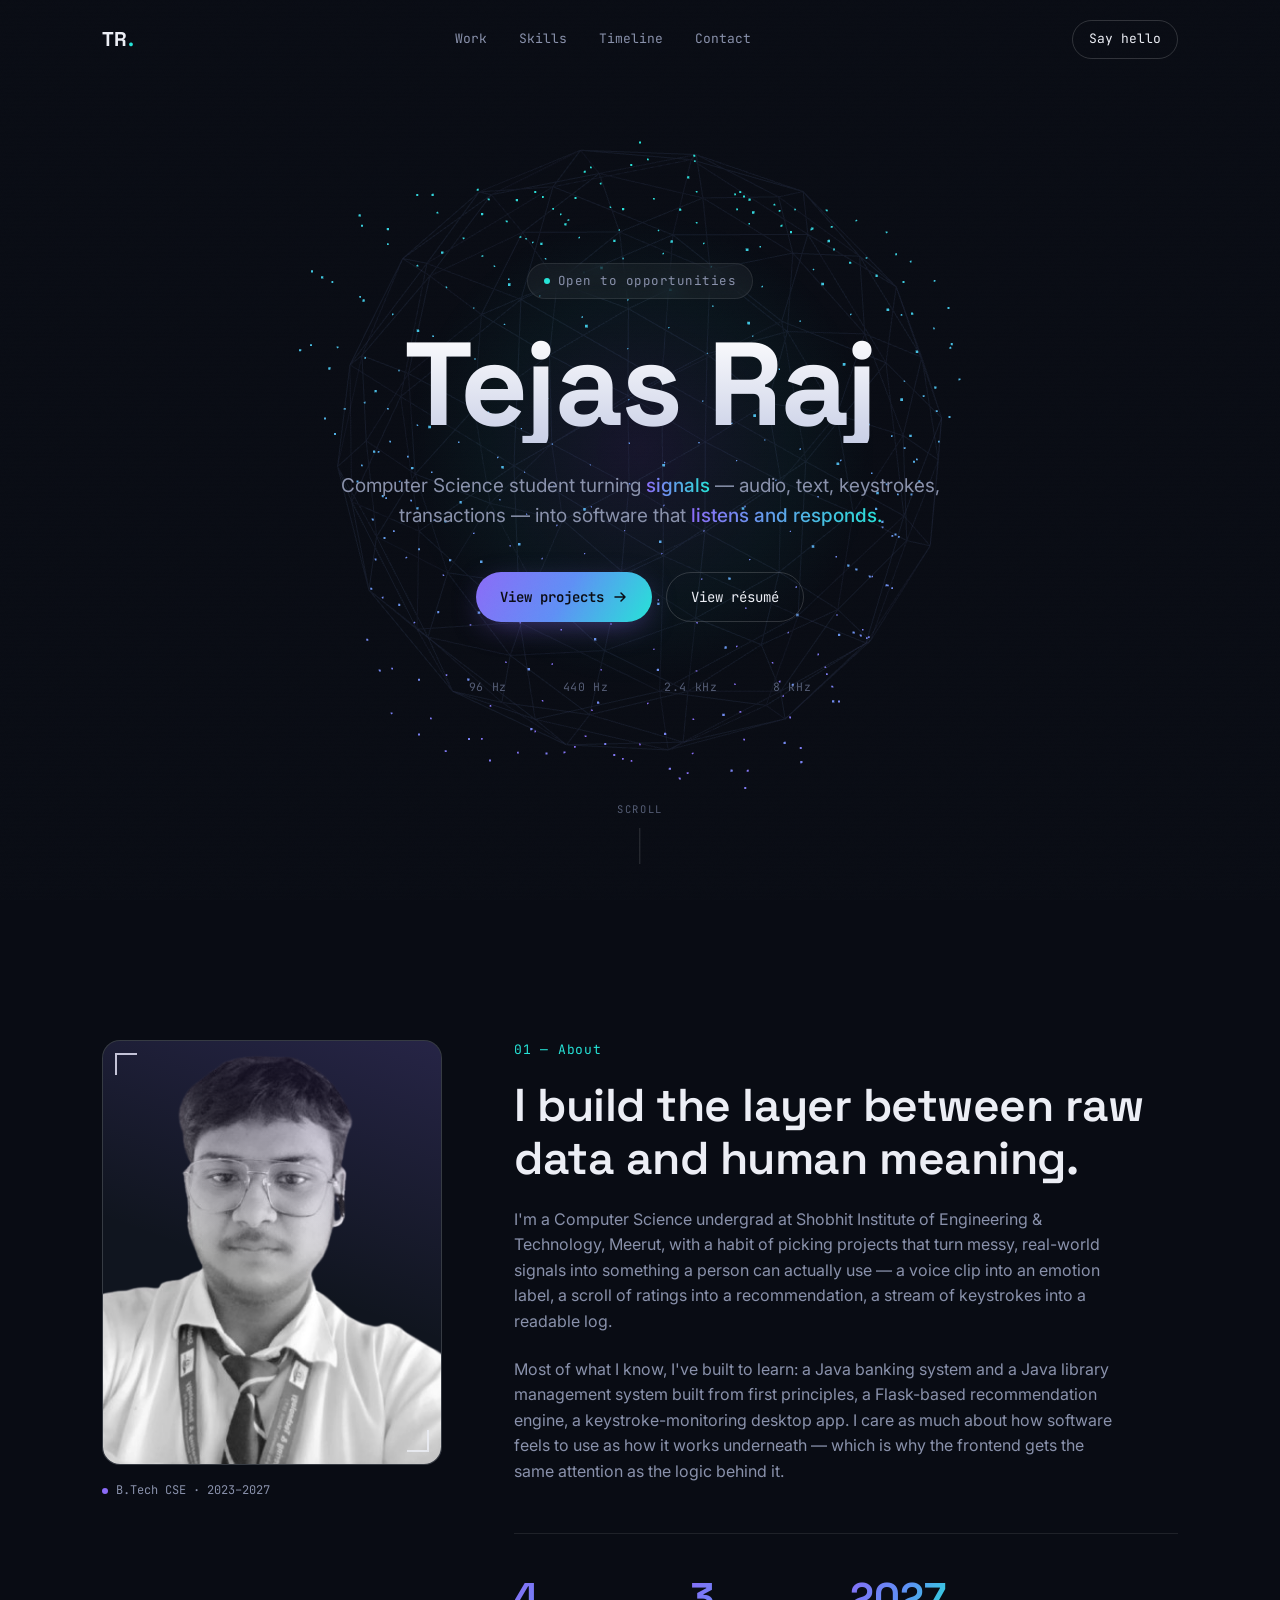
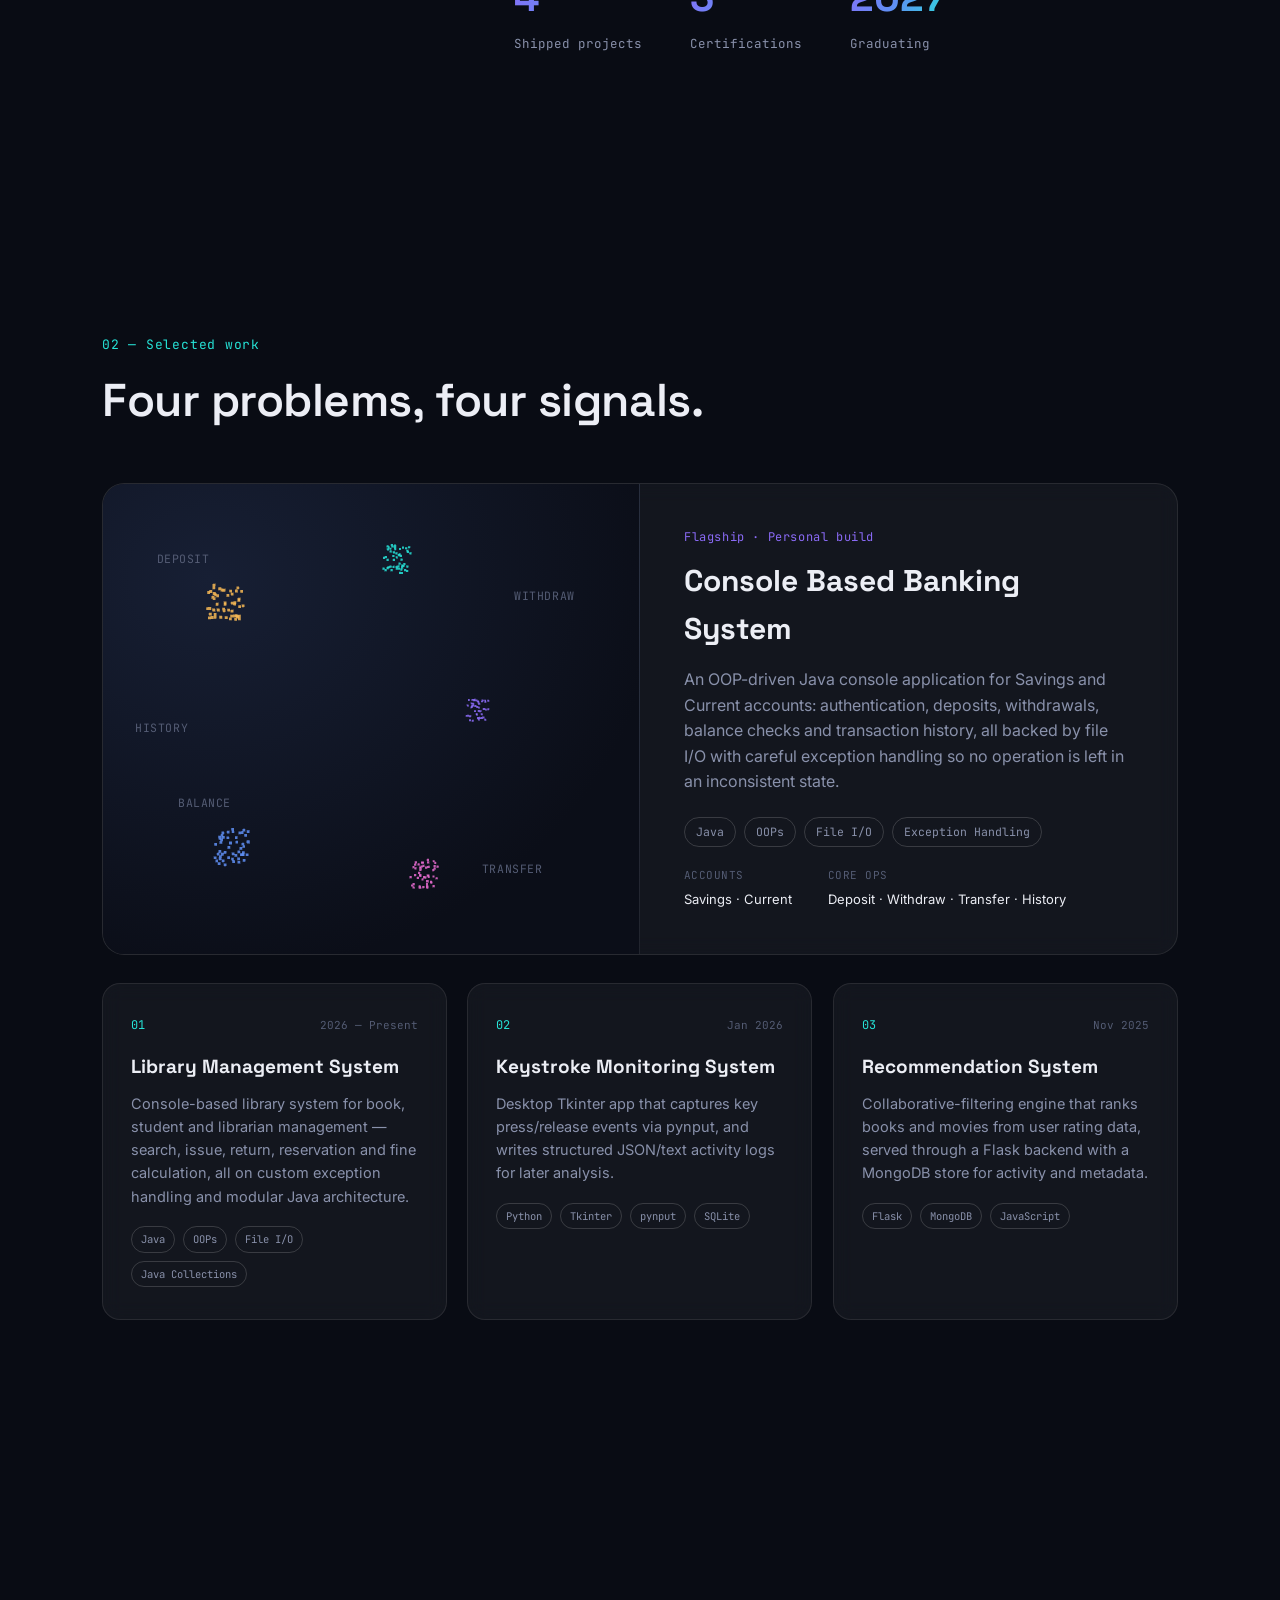
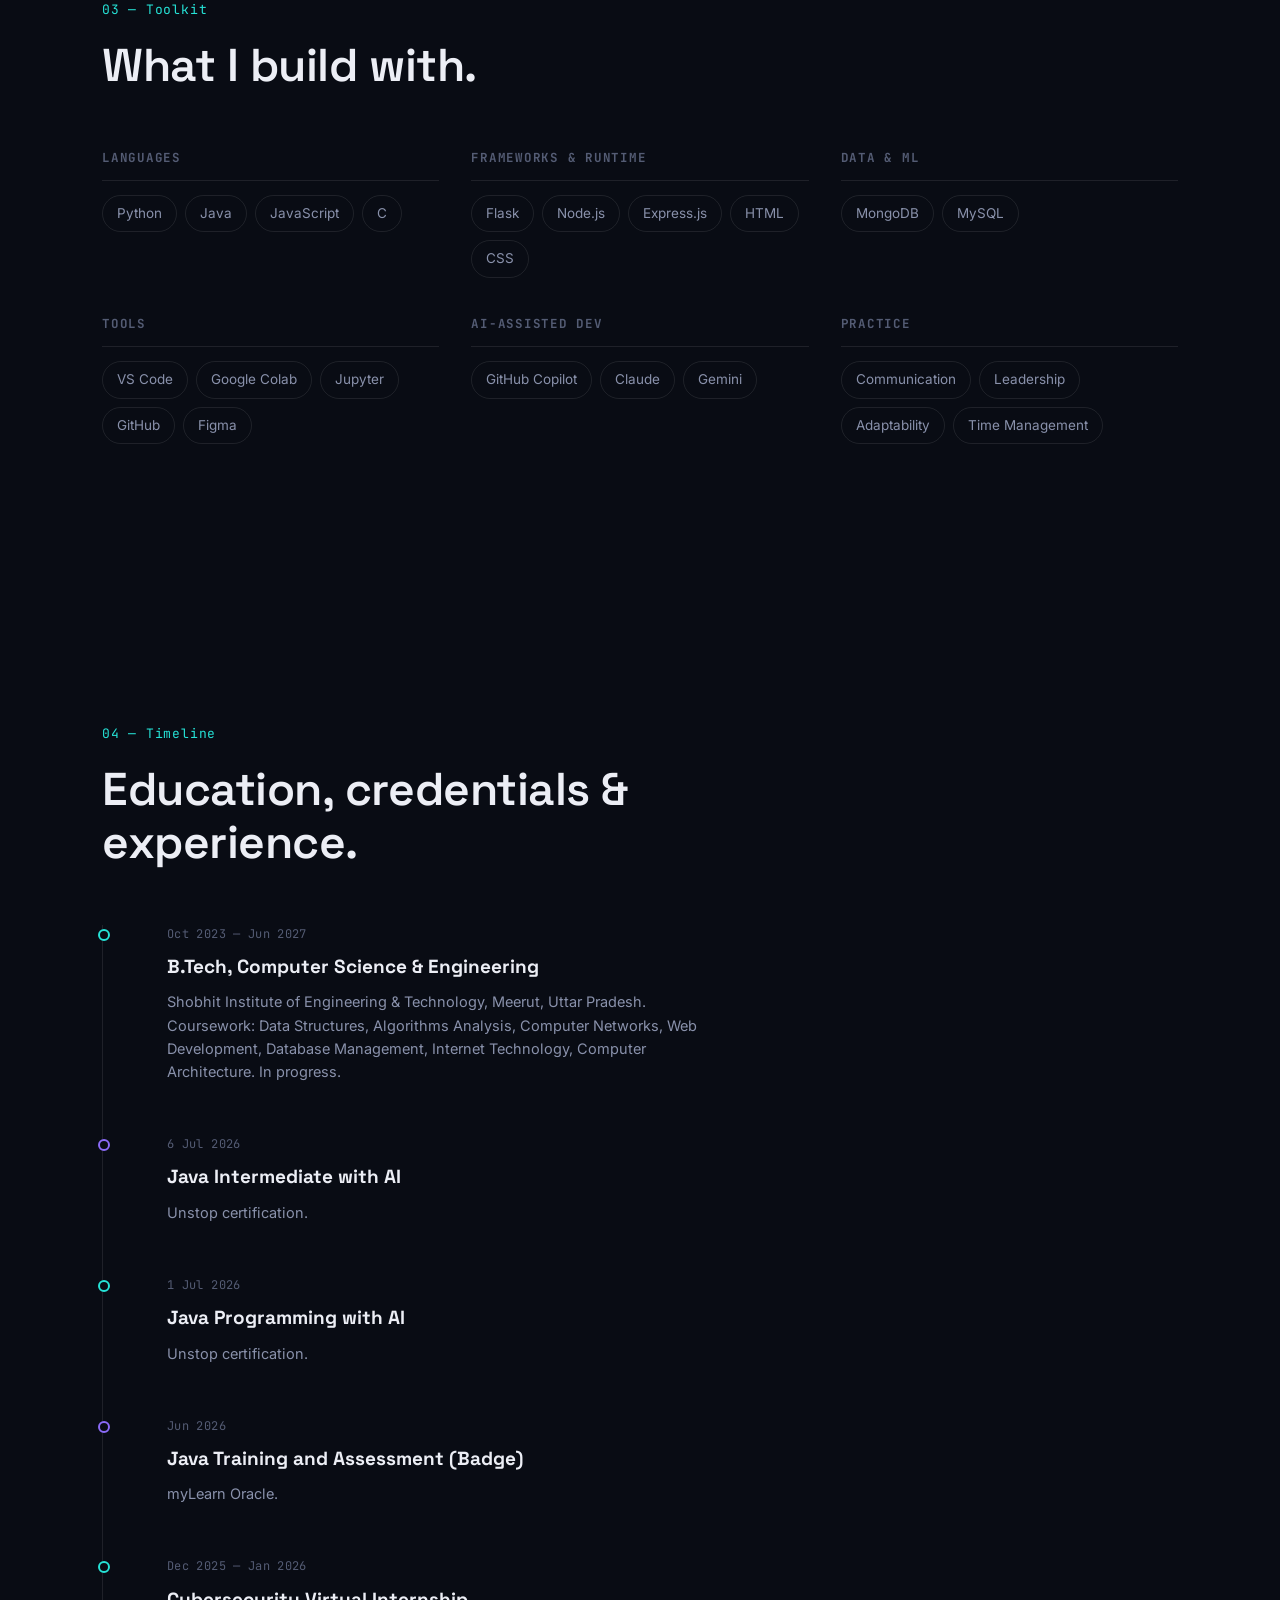
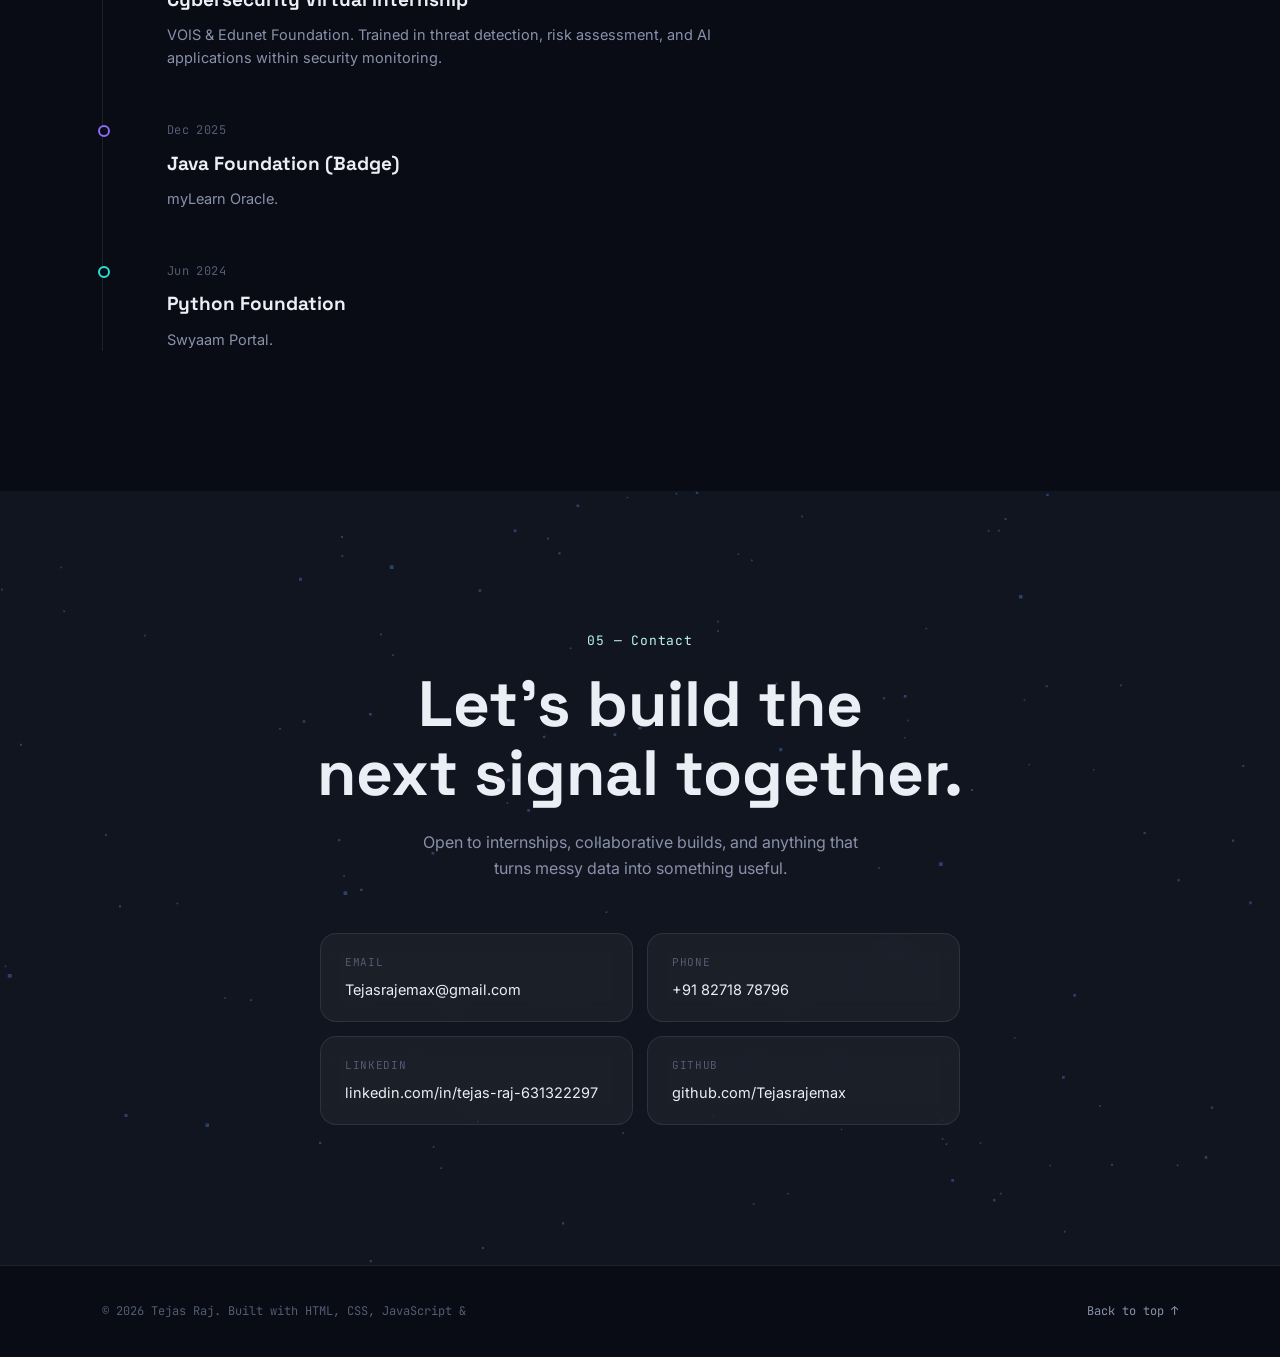
==== index.html @ e4cd524c "Add portfolio website" ====
<!DOCTYPE html>
<html lang="en">
<head>
<meta charset="UTF-8">
<meta name="viewport" content="width=device-width, initial-scale=1.0">
<title>Tejas Raj — Software & AI Developer</title>
<meta name="description" content="Portfolio of Tejas Raj — Computer Science student building software that turns raw data into human meaning, from a Java banking system to full-stack recommendation systems.">

<link rel="preconnect" href="https://fonts.googleapis.com">
<link rel="preconnect" href="https://fonts.gstatic.com" crossorigin>
<link href="https://fonts.googleapis.com/css2?family=Space+Grotesk:wght@400;500;600;700&family=Inter:wght@400;500;600&family=JetBrains+Mono:wght@400;500&display=swap" rel="stylesheet">

<link rel="stylesheet" href="style.css">
</head>
<body>

<!-- Custom cursor glow -->
<div class="cursor-glow" id="cursorGlow"></div>

<!-- Progress bar -->
<div class="scroll-progress" id="scrollProgress"></div>

<!-- Nav -->
<nav class="nav" id="nav">
  <div class="nav-inner">
    <a href="#top" class="nav-mark">TR<span class="nav-mark-dot">.</span></a>
    <ul class="nav-links">
      <li><a href="#work">Work</a></li>
      <li><a href="#skills">Skills</a></li>
      <li><a href="#timeline">Timeline</a></li>
      <li><a href="#contact">Contact</a></li>
    </ul>
    <a href="#contact" class="nav-cta">Say hello</a>
    <button class="nav-toggle" id="navToggle" aria-label="Toggle menu">
      <span></span><span></span><span></span>
    </button>
  </div>
</nav>

<!-- ============ HERO ============ -->
<header class="hero" id="top">
  <canvas id="waveCanvas" class="hero-canvas"></canvas>
  <div class="hero-scanline"></div>

  <div class="hero-content">
    <p class="hero-eyebrow"><span class="eyebrow-pulse"></span>Open to opportunities</p>
    <h1 class="hero-title">
      <span class="hero-title-line">Tejas Raj</span>
    </h1>
    <p class="hero-role">Computer Science student turning <span class="hl">signals</span> — audio, text, keystrokes, transactions — into software that <span class="hl">listens and responds.</span></p>

    <div class="hero-actions">
      <a href="#work" class="btn btn-primary">
        <span>View projects</span>
        <svg width="16" height="16" viewBox="0 0 16 16" fill="none"><path d="M3 8h10M9 4l4 4-4 4" stroke="currentColor" stroke-width="1.5" stroke-linecap="round" stroke-linejoin="round"/></svg>
      </a>
      <a href="resume.html" class="btn btn-ghost">
        <span>View résumé</span>
      </a>
    </div>

    <div class="hero-freq-labels">
      <span>96 Hz</span><span>440 Hz</span><span>2.4 kHz</span><span>8 kHz</span>
    </div>
  </div>

  <div class="hero-scroll-cue">
    <span>scroll</span>
    <div class="scroll-line"><i></i></div>
  </div>
</header>

<main>

<!-- ============ ABOUT ============ -->
<section class="section about" id="about">
  <div class="container about-grid">
    <div class="about-portrait">
      <div class="portrait-frame">
        <img src="portrait.png" alt="Portrait of Tejas Raj" class="portrait-img">
        <div class="portrait-corner tl"></div>
        <div class="portrait-corner br"></div>
      </div>
      <div class="portrait-tag">
        <span class="tag-dot"></span> B.Tech CSE · 2023–2027
      </div>
    </div>

    <div class="about-copy">
      <p class="section-eyebrow">01 — About</p>
      <h2 class="section-title">I build the layer between raw data and human meaning.</h2>
      <p class="about-text">
        I'm a Computer Science undergrad at Shobhit Institute of Engineering &amp; Technology, Meerut, with a habit of picking projects that turn messy, real-world signals into something a person can actually use — a voice clip into an emotion label, a scroll of ratings into a recommendation, a stream of keystrokes into a readable log.
      </p>
      <p class="about-text">
        Most of what I know, I've built to learn: a Java banking system and a Java library management system built from first principles, a Flask-based recommendation engine, a keystroke-monitoring desktop app. I care as much about how software feels to use as how it works underneath — which is why the frontend gets the same attention as the logic behind it.
      </p>

      <div class="about-stats">
        <div class="stat">
          <span class="stat-num" data-count="4">0</span>
          <span class="stat-label">Shipped projects</span>
        </div>
        <div class="stat">
          <span class="stat-num" data-count="3">0</span>
          <span class="stat-label">Certifications</span>
        </div>
        <div class="stat">
          <span class="stat-num" data-count="2027">0</span>
          <span class="stat-label">Graduating</span>
        </div>
      </div>
    </div>
  </div>
</section>

<!-- ============ WORK ============ -->
<section class="section work" id="work">
  <div class="container">
    <p class="section-eyebrow">02 — Selected work</p>
    <h2 class="section-title">Four problems, four signals.</h2>
  </div>

  <div class="work-list container">

    <!-- Featured project -->
    <article class="work-featured">
      <div class="work-featured-visual">
        <canvas id="featuredCanvas" class="featured-canvas"></canvas>
        <div class="featured-labels">
          <span style="--i:0">deposit</span>
          <span style="--i:1">withdraw</span>
          <span style="--i:2">balance</span>
          <span style="--i:3">transfer</span>
          <span style="--i:4">history</span>
        </div>
      </div>
      <div class="work-featured-copy">
        <span class="work-kicker">Flagship · Personal build</span>
        <h3><a href="https://github.com/Tejasrajemax/Java-Banking-System.git">Console Based Banking System</a> </h3>
        <p>An OOP-driven Java console application for Savings and Current accounts: authentication, deposits, withdrawals, balance checks and transaction history, all backed by file I/O with careful exception handling so no operation is left in an inconsistent state.</p>
        <ul class="work-stack">
          <li>Java</li><li>OOPs</li><li>File I/O</li><li>Exception Handling</li>
        </ul>
        <div class="work-meta">
          <div><span>Accounts</span>Savings · Current</div>
          <div><span>Core ops</span>Deposit · Withdraw · Transfer · History</div>
        </div>
      </div>
    </article>

    <!-- Grid of remaining projects -->
    <div class="work-grid">

      <article class="work-card" data-tilt>
        <div class="work-card-top">
          <span class="work-card-index">01</span>
          <span class="work-card-date">2026 — Present</span>
        </div>
        <h3>Library Management System</h3>
        <p>Console-based library system for book, student and librarian management — search, issue, return, reservation and fine calculation, all on custom exception handling and modular Java architecture.</p>
        <ul class="work-stack">
          <li>Java</li><li>OOPs</li><li>File I/O</li><li>Java Collections</li>
        </ul>
      </article>

      <article class="work-card" data-tilt>
        <div class="work-card-top">
          <span class="work-card-index">02</span>
          <span class="work-card-date">Jan 2026</span>
        </div>
        <h3>Keystroke Monitoring System</h3>
        <p>Desktop Tkinter app that captures key press/release events via pynput, and writes structured JSON/text activity logs for later analysis.</p>
        <ul class="work-stack">
          <li>Python</li><li>Tkinter</li><li>pynput</li><li>SQLite</li>
        </ul>
      </article>

      <article class="work-card" data-tilt>
        <div class="work-card-top">
          <span class="work-card-index">03</span>
          <span class="work-card-date">Nov 2025</span>
        </div>
        <h3><a href="https://github.com/Tejasrajemax/Recommendation-System.git">Recommendation System</a></h3>
        <p>Collaborative-filtering engine that ranks books and movies from user rating data, served through a Flask backend with a MongoDB store for activity and metadata.</p>
        <ul class="work-stack">
          <li>Flask</li><li>MongoDB</li><li>JavaScript</li>
        </ul>
      </article>

    </div>
  </div>
</section>

<!-- ============ SKILLS ============ -->
<section class="section skills" id="skills">
  <div class="container">
    <p class="section-eyebrow">03 — Toolkit</p>
    <h2 class="section-title">What I build with.</h2>

    <div class="skills-grid">
      <div class="skill-group">
        <h3>Languages</h3>
        <div class="skill-pills">
          <span>Python</span><span>Java</span><span>JavaScript</span><span>C</span>
        </div>
      </div>
      <div class="skill-group">
        <h3>Frameworks &amp; runtime</h3>
        <div class="skill-pills">
          <span>Flask</span><span>Node.js</span><span>Express.js</span><span>HTML</span><span>CSS</span>
        </div>
      </div>
      <div class="skill-group">
        <h3>Data &amp; ML</h3>
        <div class="skill-pills">
          <span>MongoDB</span><span>MySQL</span>
        </div>
      </div>
      <div class="skill-group">
        <h3>Tools</h3>
        <div class="skill-pills">
          <span>VS Code</span><span>Google Colab</span><span>Jupyter</span><span>GitHub</span><span>Figma</span>
        </div>
      </div>
      <div class="skill-group">
        <h3>AI-assisted dev</h3>
        <div class="skill-pills">
          <span>GitHub Copilot</span><span>Claude</span><span>Gemini</span>
        </div>
      </div>
      <div class="skill-group">
        <h3>Practice</h3>
        <div class="skill-pills">
          <span>Communication</span><span>Leadership</span><span>Adaptability</span><span>Time Management</span>
        </div>
      </div>
    </div>
  </div>
</section>

<!-- ============ TIMELINE ============ -->
<section class="section timeline" id="timeline">
  <div class="container">
    <p class="section-eyebrow">04 — Timeline</p>
    <h2 class="section-title">Education, credentials &amp; experience.</h2>

    <div class="timeline-track">

      <div class="tl-item">
        <div class="tl-dot"></div>
        <div class="tl-date">Oct 2023 — Jun 2027</div>
        <div class="tl-body">
          <h3>B.Tech, Computer Science &amp; Engineering</h3>
          <p>Shobhit Institute of Engineering &amp; Technology, Meerut, Uttar Pradesh. Coursework: Data Structures, Algorithms Analysis, Computer Networks, Web Development, Database Management, Internet Technology, Computer Architecture. In progress.</p>
        </div>
      </div>

      <div class="tl-item">
        <div class="tl-dot"></div>
        <div class="tl-date">6 Jul 2026</div>
        <div class="tl-body">
          <h3><a href="inter.png">Java Intermediate with AI</a></h3>
          <p>Unstop certification.</p>
        </div>
      </div>

      <div class="tl-item">
        <div class="tl-dot"></div>
        <div class="tl-date">1 Jul 2026</div>
        <div class="tl-body">
          <h3><a href="Basic.jpg">Java Programming with AI</a></h3>
          <p>Unstop certification.</p>
        </div>
      </div>

      <div class="tl-item">
        <div class="tl-dot"></div>
        <div class="tl-date">Jun 2026</div>
        <div class="tl-body">
          <h3><a href="Oracle F.png">Java Training and Assessment (Badge)</a></h3>
          <p>myLearn Oracle.</p>
        </div>
      </div>

      <div class="tl-item">
        <div class="tl-dot"></div>
        <div class="tl-date">Dec 2025 — Jan 2026</div>
        <div class="tl-body">
          <h3>Cybersecurity Virtual Internship</h3>
          <p>VOIS &amp; Edunet Foundation. Trained in threat detection, risk assessment, and AI applications within security monitoring.</p>
        </div>
      </div>

      <div class="tl-item">
        <div class="tl-dot"></div>
        <div class="tl-date">Dec 2025</div>
        <div class="tl-body">
          <h3><a href="Oracle P.png">Java Foundation (Badge)</a></h3>
          <p>myLearn Oracle.</p>
        </div>
      </div>

      <div class="tl-item">
        <div class="tl-dot"></div>
        <div class="tl-date">Jun 2024</div>
        <div class="tl-body">
          <h3><a href="Swyam.png"></a>Python Foundation</h3>
          <p>Swyaam Portal.</p>
        </div>
      </div>

    </div>
  </div>
</section>

<!-- ============ CONTACT ============ -->
<section class="section contact" id="contact">
  <canvas id="contactCanvas" class="contact-canvas"></canvas>
  <div class="container contact-inner">
    <p class="section-eyebrow light">05 — Contact</p>
    <h2 class="contact-title">Let's build the<br>next signal together.</h2>
    <p class="contact-sub">Open to internships, collaborative builds, and anything that turns messy data into something useful.</p>

    <div class="contact-links">
      <a href="mailto:Tejasrajemax@gmail.com" class="contact-link">
        <span class="contact-link-label">Email</span>
        <span class="contact-link-value">Tejasrajemax@gmail.com</span>
      </a>
      <a href="tel:+918271878796" class="contact-link">
        <span class="contact-link-label">Phone</span>
        <span class="contact-link-value">+91 82718 78796</span>
      </a>
      <a href="https://www.linkedin.com/in/tejas-raj-631322297" class="contact-link" id="">
        <span class="contact-link-label">LinkedIn</span>
        <span class="contact-link-value">linkedin.com/in/tejas-raj-631322297</span>
      </a>
      <a href="https://github.com/Tejasrajemax" class="contact-link" id="githubLink">
        <span class="contact-link-label">GitHub</span>
        <span class="contact-link-value">github.com/Tejasrajemax</span>
      </a>
    </div>
  </div>
</section>

</main>

<footer class="footer">
  <div class="container footer-inner">
    <span>© 2026 Tejas Raj. Built with HTML, CSS, JavaScript &amp;</span>
    <a href="#top" class="footer-top">Back to top ↑</a>
  </div>
</footer>

<script src="three.min.js"></script>
<script src="script.js"></script>
</body>
</html>
---- style.css ----
/* ============================================================
   Tejas Raj — Portfolio
   Design tokens
   ============================================================ */
:root {
  --bg: #090c14;
  --bg-elevated: #10151f;
  --bg-glass: rgba(255, 255, 255, 0.045);
  --border: rgba(255, 255, 255, 0.09);
  --border-strong: rgba(255, 255, 255, 0.16);

  --text: #eceef5;
  --text-muted: #8991ab;
  --text-faint: #545c74;

  --violet: #8b6bf7;
  --violet-dim: #6b52c4;
  --cyan: #26e3d7;
  --amber: #f7b955;

  --grad-signal: linear-gradient(120deg, var(--violet) 0%, #5f8ff5 50%, var(--cyan) 100%);

  --font-display: 'Space Grotesk', sans-serif;
  --font-body: 'Inter', sans-serif;
  --font-mono: 'JetBrains Mono', monospace;

  --container: 1140px;
  --ease: cubic-bezier(0.16, 1, 0.3, 1);
}

* { margin: 0; padding: 0; box-sizing: border-box; }

html { scroll-behavior: smooth; }

@media (prefers-reduced-motion: reduce) {
  html { scroll-behavior: auto; }
  * { animation-duration: 0.001ms !important; animation-iteration-count: 1 !important; transition-duration: 0.001ms !important; }
}

body {
  background: var(--bg);
  color: var(--text);
  font-family: var(--font-body);
  font-size: 16px;
  line-height: 1.6;
  overflow-x: hidden;
  -webkit-font-smoothing: antialiased;
}

a { color: inherit; text-decoration: none; }
ul { list-style: none; }
img { max-width: 100%; display: block; }

::selection { background: var(--violet); color: #fff; }

:focus-visible {
  outline: 2px solid var(--cyan);
  outline-offset: 3px;
  border-radius: 4px;
}

.container {
  max-width: var(--container);
  margin: 0 auto;
  padding: 0 32px;
}

/* subtle grain texture over everything */
body::after {
  content: "";
  position: fixed;
  inset: 0;
  pointer-events: none;
  z-index: 200;
  opacity: 0.025;
  background-image: url("data:image/svg+xml,%3Csvg xmlns='http://www.w3.org/2000/svg' width='120' height='120'%3E%3Cfilter id='n'%3E%3CfeTurbulence type='fractalNoise' baseFrequency='0.9' numOctaves='2' stitchTiles='stitch'/%3E%3C/filter%3E%3Crect width='100%25' height='100%25' filter='url(%23n)'/%3E%3C/svg%3E");
  mix-blend-mode: overlay;
}

/* ============ cursor glow ============ */
.cursor-glow {
  position: fixed;
  top: 0; left: 0;
  width: 480px; height: 480px;
  border-radius: 50%;
  background: radial-gradient(circle, rgba(139,107,247,0.10) 0%, rgba(38,227,215,0.04) 45%, transparent 70%);
  transform: translate(-50%, -50%);
  pointer-events: none;
  z-index: 1;
  transition: opacity 0.3s var(--ease);
  will-change: transform;
}
@media (max-width: 860px) { .cursor-glow { display: none; } }

/* ============ scroll progress ============ */
.scroll-progress {
  position: fixed;
  top: 0; left: 0;
  height: 2px;
  width: 0%;
  background: var(--grad-signal);
  z-index: 1000;
}

/* ============================================================
   NAV
   ============================================================ */
.nav {
  position: fixed;
  top: 0; left: 0; right: 0;
  z-index: 500;
  padding: 20px 0;
  transition: padding 0.35s var(--ease), background 0.35s var(--ease), border-color 0.35s var(--ease);
  border-bottom: 1px solid transparent;
}
.nav.scrolled {
  padding: 12px 0;
  background: rgba(9, 12, 20, 0.75);
  backdrop-filter: blur(16px) saturate(140%);
  -webkit-backdrop-filter: blur(16px) saturate(140%);
  border-bottom: 1px solid var(--border);
}
.nav-inner {
  max-width: var(--container);
  margin: 0 auto;
  padding: 0 32px;
  display: flex;
  align-items: center;
  justify-content: space-between;
  gap: 24px;
}
.nav-mark {
  font-family: var(--font-display);
  font-weight: 700;
  font-size: 20px;
  letter-spacing: 0.02em;
}
.nav-mark-dot { color: var(--cyan); }
.nav-links {
  display: flex;
  gap: 32px;
  font-family: var(--font-mono);
  font-size: 13px;
  color: var(--text-muted);
}
.nav-links a { position: relative; padding: 4px 0; transition: color 0.25s; }
.nav-links a:hover { color: var(--text); }
.nav-links a::after {
  content: "";
  position: absolute;
  left: 0; bottom: 0;
  width: 0%; height: 1px;
  background: var(--cyan);
  transition: width 0.3s var(--ease);
}
.nav-links a:hover::after { width: 100%; }

.nav-cta {
  font-family: var(--font-mono);
  font-size: 13px;
  border: 1px solid var(--border-strong);
  padding: 8px 16px;
  border-radius: 100px;
  transition: border-color 0.25s, background 0.25s;
}
.nav-cta:hover { border-color: var(--cyan); background: rgba(38,227,215,0.08); }

.nav-toggle { display: none; flex-direction: column; gap: 5px; background: none; border: none; cursor: pointer; padding: 6px; }
.nav-toggle span { width: 22px; height: 1.5px; background: var(--text); display: block; }

@media (max-width: 720px) {
  .nav-links, .nav-cta { display: none; }
  .nav-toggle { display: flex; }
}

/* ============================================================
   HERO
   ============================================================ */
.hero {
  position: relative;
  min-height: 100vh;
  display: flex;
  align-items: center;
  justify-content: center;
  overflow: hidden;
  padding: 140px 24px 80px;
}

.hero-canvas {
  position: absolute;
  inset: 0;
  width: 100%;
  height: 100%;
  z-index: 0;
}

.hero-scanline {
  position: absolute;
  inset: 0;
  z-index: 1;
  background: repeating-linear-gradient(
    to bottom,
    transparent 0px,
    transparent 2px,
    rgba(255,255,255,0.012) 3px,
    transparent 4px
  );
  pointer-events: none;
}

.hero-content {
  position: relative;
  z-index: 2;
  max-width: 760px;
  text-align: center;
  margin: 0 auto;
}

.hero-eyebrow {
  display: inline-flex;
  align-items: center;
  gap: 8px;
  font-family: var(--font-mono);
  font-size: 12.5px;
  letter-spacing: 0.04em;
  color: var(--text-muted);
  border: 1px solid var(--border);
  background: var(--bg-glass);
  backdrop-filter: blur(8px);
  padding: 7px 16px;
  border-radius: 100px;
  margin-bottom: 28px;
}
.eyebrow-pulse {
  width: 6px; height: 6px;
  border-radius: 50%;
  background: var(--cyan);
  box-shadow: 0 0 0 0 rgba(38,227,215,0.6);
  animation: pulse 2.2s infinite;
}
@keyframes pulse {
  0% { box-shadow: 0 0 0 0 rgba(38,227,215,0.5); }
  70% { box-shadow: 0 0 0 8px rgba(38,227,215,0); }
  100% { box-shadow: 0 0 0 0 rgba(38,227,215,0); }
}

.hero-title {
  font-family: var(--font-display);
  font-weight: 700;
  font-size: clamp(56px, 10vw, 118px);
  line-height: 0.98;
  letter-spacing: -0.02em;
  margin-bottom: 28px;
}
.hero-title-line {
  display: inline-block;
  background: linear-gradient(180deg, #ffffff 0%, #c9cfe6 100%);
  -webkit-background-clip: text;
  background-clip: text;
  color: transparent;
  opacity: 0;
  transform: translateY(30px);
  animation: rise 1s var(--ease) 0.15s forwards;
}
@keyframes rise { to { opacity: 1; transform: translateY(0); } }

.hero-role {
  font-size: clamp(16px, 2vw, 19px);
  color: var(--text-muted);
  max-width: 620px;
  margin: 0 auto 40px;
  opacity: 0;
  animation: rise 1s var(--ease) 0.35s forwards;
}
.hero-role .hl {
  color: var(--text);
  font-weight: 500;
  background: linear-gradient(90deg, var(--violet), var(--cyan));
  -webkit-background-clip: text;
  background-clip: text;
  -webkit-text-fill-color: transparent;
}

.hero-actions {
  display: flex;
  gap: 14px;
  justify-content: center;
  flex-wrap: wrap;
  opacity: 0;
  animation: rise 1s var(--ease) 0.5s forwards;
  margin-bottom: 56px;
}

.btn {
  display: inline-flex;
  align-items: center;
  gap: 8px;
  font-family: var(--font-mono);
  font-size: 14px;
  padding: 13px 24px;
  border-radius: 100px;
  transition: transform 0.3s var(--ease), box-shadow 0.3s var(--ease), border-color 0.3s, background 0.3s;
}
.btn-primary {
  background: var(--grad-signal);
  color: #0a0c14;
  font-weight: 600;
  box-shadow: 0 8px 30px -8px rgba(139,107,247,0.5);
}
.btn-primary:hover { transform: translateY(-2px); box-shadow: 0 12px 34px -6px rgba(139,107,247,0.65); }
.btn-primary svg { transition: transform 0.3s var(--ease); }
.btn-primary:hover svg { transform: translateX(3px); }

.btn-ghost {
  border: 1px solid var(--border-strong);
  color: var(--text);
}
.btn-ghost:hover { border-color: var(--cyan); background: rgba(38,227,215,0.06); transform: translateY(-2px); }

.hero-freq-labels {
  display: flex;
  justify-content: center;
  gap: clamp(20px, 6vw, 56px);
  font-family: var(--font-mono);
  font-size: 11.5px;
  color: var(--text-faint);
  letter-spacing: 0.05em;
  opacity: 0;
  animation: rise 1s var(--ease) 0.65s forwards;
}

.hero-scroll-cue {
  position: absolute;
  bottom: 36px; left: 50%;
  transform: translateX(-50%);
  display: flex;
  flex-direction: column;
  align-items: center;
  gap: 10px;
  font-family: var(--font-mono);
  font-size: 10.5px;
  letter-spacing: 0.15em;
  color: var(--text-faint);
  text-transform: uppercase;
  z-index: 2;
}
.scroll-line { width: 1px; height: 36px; background: var(--border-strong); position: relative; overflow: hidden; }
.scroll-line i { position: absolute; top: -36px; left: 0; width: 100%; height: 36px; background: linear-gradient(var(--cyan), transparent); animation: scrollDrop 2s ease-in-out infinite; }
@keyframes scrollDrop { to { top: 36px; } }

/* ============================================================
   SHARED SECTION STYLES
   ============================================================ */
.section { padding: 140px 0; position: relative; }
@media (max-width: 720px) { .section { padding: 90px 0; } }

.section-eyebrow {
  font-family: var(--font-mono);
  font-size: 13px;
  color: var(--cyan);
  letter-spacing: 0.06em;
  margin-bottom: 18px;
}
.section-eyebrow.light { color: #baf5ef; }

.section-title {
  font-family: var(--font-display);
  font-weight: 600;
  font-size: clamp(30px, 4.2vw, 46px);
  line-height: 1.15;
  letter-spacing: -0.01em;
  max-width: 780px;
}

.reveal {
  opacity: 0;
  transform: translateY(36px);
  transition: opacity 0.9s var(--ease), transform 0.9s var(--ease);
}
.reveal.in-view { opacity: 1; transform: translateY(0); }

/* ============================================================
   ABOUT
   ============================================================ */
.about-grid {
  display: grid;
  grid-template-columns: 340px 1fr;
  gap: 72px;
  align-items: start;
}
@media (max-width: 860px) { .about-grid { grid-template-columns: 1fr; gap: 40px; } }

.about-portrait { position: sticky; top: 120px; }
@media (max-width: 860px) { .about-portrait { position: static; max-width: 260px; margin: 0 auto; } }

.portrait-frame {
  position: relative;
  aspect-ratio: 4 / 5;
  border-radius: 18px;
  overflow: hidden;
  border: 1px solid var(--border-strong);
  background: var(--bg-elevated);
}
.portrait-img {
  width: 100%; height: 100%;
  object-fit: cover;
  filter: grayscale(45%) contrast(1.05);
  transition: filter 0.5s var(--ease), transform 0.5s var(--ease);
}
.portrait-frame:hover .portrait-img { filter: grayscale(0%) contrast(1.05); transform: scale(1.03); }
.portrait-frame::after {
  content: "";
  position: absolute; inset: 0;
  background: linear-gradient(200deg, rgba(139,107,247,0.18), transparent 55%);
  pointer-events: none;
}
.portrait-corner { position: absolute; width: 22px; height: 22px; border-color: var(--cyan); opacity: 0.85; }
.portrait-corner.tl { top: 12px; left: 12px; border-top: 2px solid; border-left: 2px solid; }
.portrait-corner.br { bottom: 12px; right: 12px; border-bottom: 2px solid; border-right: 2px solid; }

.portrait-tag {
  display: flex; align-items: center; gap: 8px;
  font-family: var(--font-mono);
  font-size: 12px;
  color: var(--text-muted);
  margin-top: 16px;
}
.tag-dot { width: 6px; height: 6px; border-radius: 50%; background: var(--violet); }

.about-text { color: var(--text-muted); margin-top: 22px; max-width: 60ch; font-size: 16px; }
.about-copy .section-title { margin-bottom: 4px; }

.about-stats {
  display: flex; gap: 48px;
  margin-top: 48px;
  padding-top: 32px;
  border-top: 1px solid var(--border);
  flex-wrap: wrap;
}
.stat-num {
  display: block;
  font-family: var(--font-display);
  font-size: 40px;
  font-weight: 700;
  background: var(--grad-signal);
  -webkit-background-clip: text; background-clip: text; -webkit-text-fill-color: transparent;
}
.stat-label { font-family: var(--font-mono); font-size: 12.5px; color: var(--text-muted); }

/* ============================================================
   WORK
   ============================================================ */
.work-list { margin-top: 56px; }

.work-featured {
  display: grid;
  grid-template-columns: 1fr 1fr;
  gap: 0;
  border: 1px solid var(--border);
  border-radius: 22px;
  overflow: hidden;
  background: var(--bg-glass);
  backdrop-filter: blur(10px);
  margin-bottom: 28px;
}
@media (max-width: 860px) { .work-featured { grid-template-columns: 1fr; } }

.work-featured-visual {
  position: relative;
  min-height: 340px;
  background: radial-gradient(120% 120% at 20% 20%, #171f34 0%, #0b0e18 70%);
  border-right: 1px solid var(--border);
}
@media (max-width: 860px) { .work-featured-visual { border-right: none; border-bottom: 1px solid var(--border); min-height: 260px; } }
.featured-canvas { width: 100%; height: 100%; display: block; }
.featured-labels {
  position: absolute; inset: 0;
  pointer-events: none;
  font-family: var(--font-mono);
  font-size: 11.5px;
  color: var(--text-faint);
  text-transform: uppercase;
  letter-spacing: 0.05em;
}
.featured-labels span {
  position: absolute;
  animation: floatLabel 6s ease-in-out infinite;
  animation-delay: calc(var(--i) * 0.6s);
}
.featured-labels span:nth-child(1) { top: 14%; left: 10%; }
.featured-labels span:nth-child(2) { top: 22%; right: 12%; }
.featured-labels span:nth-child(3) { bottom: 30%; left: 14%; }
.featured-labels span:nth-child(4) { bottom: 16%; right: 18%; }
.featured-labels span:nth-child(5) { top: 50%; left: 6%; }
@keyframes floatLabel { 0%, 100% { transform: translateY(0); opacity: 0.55; } 50% { transform: translateY(-8px); opacity: 0.9; } }

.work-featured-copy { padding: 44px 44px; display: flex; flex-direction: column; justify-content: center; }
.work-kicker { font-family: var(--font-mono); font-size: 12px; color: var(--violet); letter-spacing: 0.05em; margin-bottom: 10px; }
.work-featured-copy h3 { font-family: var(--font-display); font-size: 30px; margin-bottom: 14px; }
.work-featured-copy p { color: var(--text-muted); margin-bottom: 22px; max-width: 46ch; }

.work-stack { display: flex; flex-wrap: wrap; gap: 8px; margin-bottom: 20px; }
.work-stack li {
  font-family: var(--font-mono);
  font-size: 11.5px;
  padding: 5px 11px;
  border: 1px solid var(--border-strong);
  border-radius: 100px;
  color: var(--text-muted);
}

.work-meta { display: flex; gap: 36px; flex-wrap: wrap; font-size: 13px; color: var(--text); }
.work-meta span { display: block; font-family: var(--font-mono); font-size: 11px; color: var(--text-faint); margin-bottom: 4px; text-transform: uppercase; letter-spacing: 0.04em; }

.work-grid {
  display: grid;
  grid-template-columns: repeat(3, 1fr);
  gap: 20px;
}
@media (max-width: 860px) { .work-grid { grid-template-columns: 1fr; } }

.work-card {
  border: 1px solid var(--border);
  border-radius: 18px;
  padding: 32px 28px;
  background: var(--bg-glass);
  backdrop-filter: blur(10px);
  transition: transform 0.4s var(--ease), border-color 0.4s var(--ease), background 0.4s var(--ease);
  transform-style: preserve-3d;
  will-change: transform;
}
.work-card:hover { border-color: var(--border-strong); background: rgba(255,255,255,0.065); }

.work-card-top { display: flex; justify-content: space-between; align-items: center; margin-bottom: 20px; }
.work-card-index { font-family: var(--font-mono); font-size: 12px; color: var(--cyan); }
.work-card-date { font-family: var(--font-mono); font-size: 11px; color: var(--text-faint); }
.work-card h3 { font-family: var(--font-display); font-size: 19px; margin-bottom: 12px; line-height: 1.3; }
.work-card p { color: var(--text-muted); font-size: 14.5px; margin-bottom: 18px; }
.work-card .work-stack { margin-bottom: 0; }
.work-card .work-stack li { font-size: 10.5px; padding: 4px 9px; }

/* ============================================================
   SKILLS
   ============================================================ */
.skills-grid {
  display: grid;
  grid-template-columns: repeat(3, 1fr);
  gap: 36px 32px;
  margin-top: 56px;
}
@media (max-width: 860px) { .skills-grid { grid-template-columns: repeat(2, 1fr); } }
@media (max-width: 560px) { .skills-grid { grid-template-columns: 1fr; } }

.skill-group h3 {
  font-family: var(--font-mono);
  font-size: 12.5px;
  color: var(--text-faint);
  text-transform: uppercase;
  letter-spacing: 0.06em;
  margin-bottom: 14px;
  padding-bottom: 12px;
  border-bottom: 1px solid var(--border);
}
.skill-pills { display: flex; flex-wrap: wrap; gap: 8px; }
.skill-pills span {
  font-size: 13.5px;
  padding: 7px 14px;
  border-radius: 100px;
  border: 1px solid var(--border);
  color: var(--text-muted);
  transition: border-color 0.25s, color 0.25s, transform 0.25s;
}
.skill-pills span:hover { border-color: var(--violet); color: var(--text); transform: translateY(-2px); }

/* ============================================================
   TIMELINE
   ============================================================ */
.timeline-track {
  position: relative;
  margin-top: 56px;
  padding-left: 32px;
  border-left: 1px solid var(--border);
}
.tl-item { position: relative; padding-bottom: 52px; padding-left: 32px; }
.tl-item:last-child { padding-bottom: 0; }
.tl-dot {
  position: absolute;
  left: -37.5px; top: 4px;
  width: 12px; height: 12px;
  border-radius: 50%;
  background: var(--bg);
  border: 2px solid var(--violet);
}
.tl-item:nth-child(odd) .tl-dot { border-color: var(--cyan); }
.tl-date { font-family: var(--font-mono); font-size: 12px; color: var(--text-faint); margin-bottom: 8px; letter-spacing: 0.03em; }
.tl-body h3 { font-family: var(--font-display); font-size: 19px; margin-bottom: 8px; }
.tl-body p { color: var(--text-muted); font-size: 14.5px; max-width: 62ch; }

/* ============================================================
   CONTACT
   ============================================================ */
.contact {
  position: relative;
  background: var(--bg-elevated);
  overflow: hidden;
  text-align: center;
}
.contact-canvas { position: absolute; inset: 0; width: 100%; height: 100%; opacity: 0.7; }
.contact-inner { position: relative; z-index: 2; }
.contact-title {
  font-family: var(--font-display);
  font-weight: 700;
  font-size: clamp(34px, 6vw, 64px);
  line-height: 1.08;
  margin-bottom: 22px;
}
.contact-sub { color: var(--text-muted); max-width: 46ch; margin: 0 auto 52px; font-size: 16px; }

.contact-links {
  display: grid;
  grid-template-columns: repeat(2, 1fr);
  gap: 14px;
  max-width: 640px;
  margin: 0 auto;
}
@media (max-width: 620px) { .contact-links { grid-template-columns: 1fr; } }

.contact-link {
  display: flex;
  flex-direction: column;
  align-items: flex-start;
  gap: 6px;
  padding: 20px 24px;
  border: 1px solid var(--border);
  border-radius: 16px;
  background: var(--bg-glass);
  backdrop-filter: blur(10px);
  text-align: left;
  transition: border-color 0.3s, transform 0.3s var(--ease), background 0.3s;
}
.contact-link:hover { border-color: var(--cyan); transform: translateY(-3px); background: rgba(38,227,215,0.06); }
.contact-link-label { font-family: var(--font-mono); font-size: 11px; color: var(--text-faint); text-transform: uppercase; letter-spacing: 0.06em; }
.contact-link-value { font-size: 14.5px; color: var(--text); word-break: break-word; }

/* ============================================================
   FOOTER
   ============================================================ */
.footer { padding: 36px 0; border-top: 1px solid var(--border); }
.footer-inner {
  display: flex; justify-content: space-between; align-items: center; flex-wrap: wrap; gap: 12px;
  font-family: var(--font-mono);
  font-size: 12px;
  color: var(--text-faint);
}
.footer-top { color: var(--text-muted); transition: color 0.25s; }
.footer-top:hover { color: var(--cyan); }
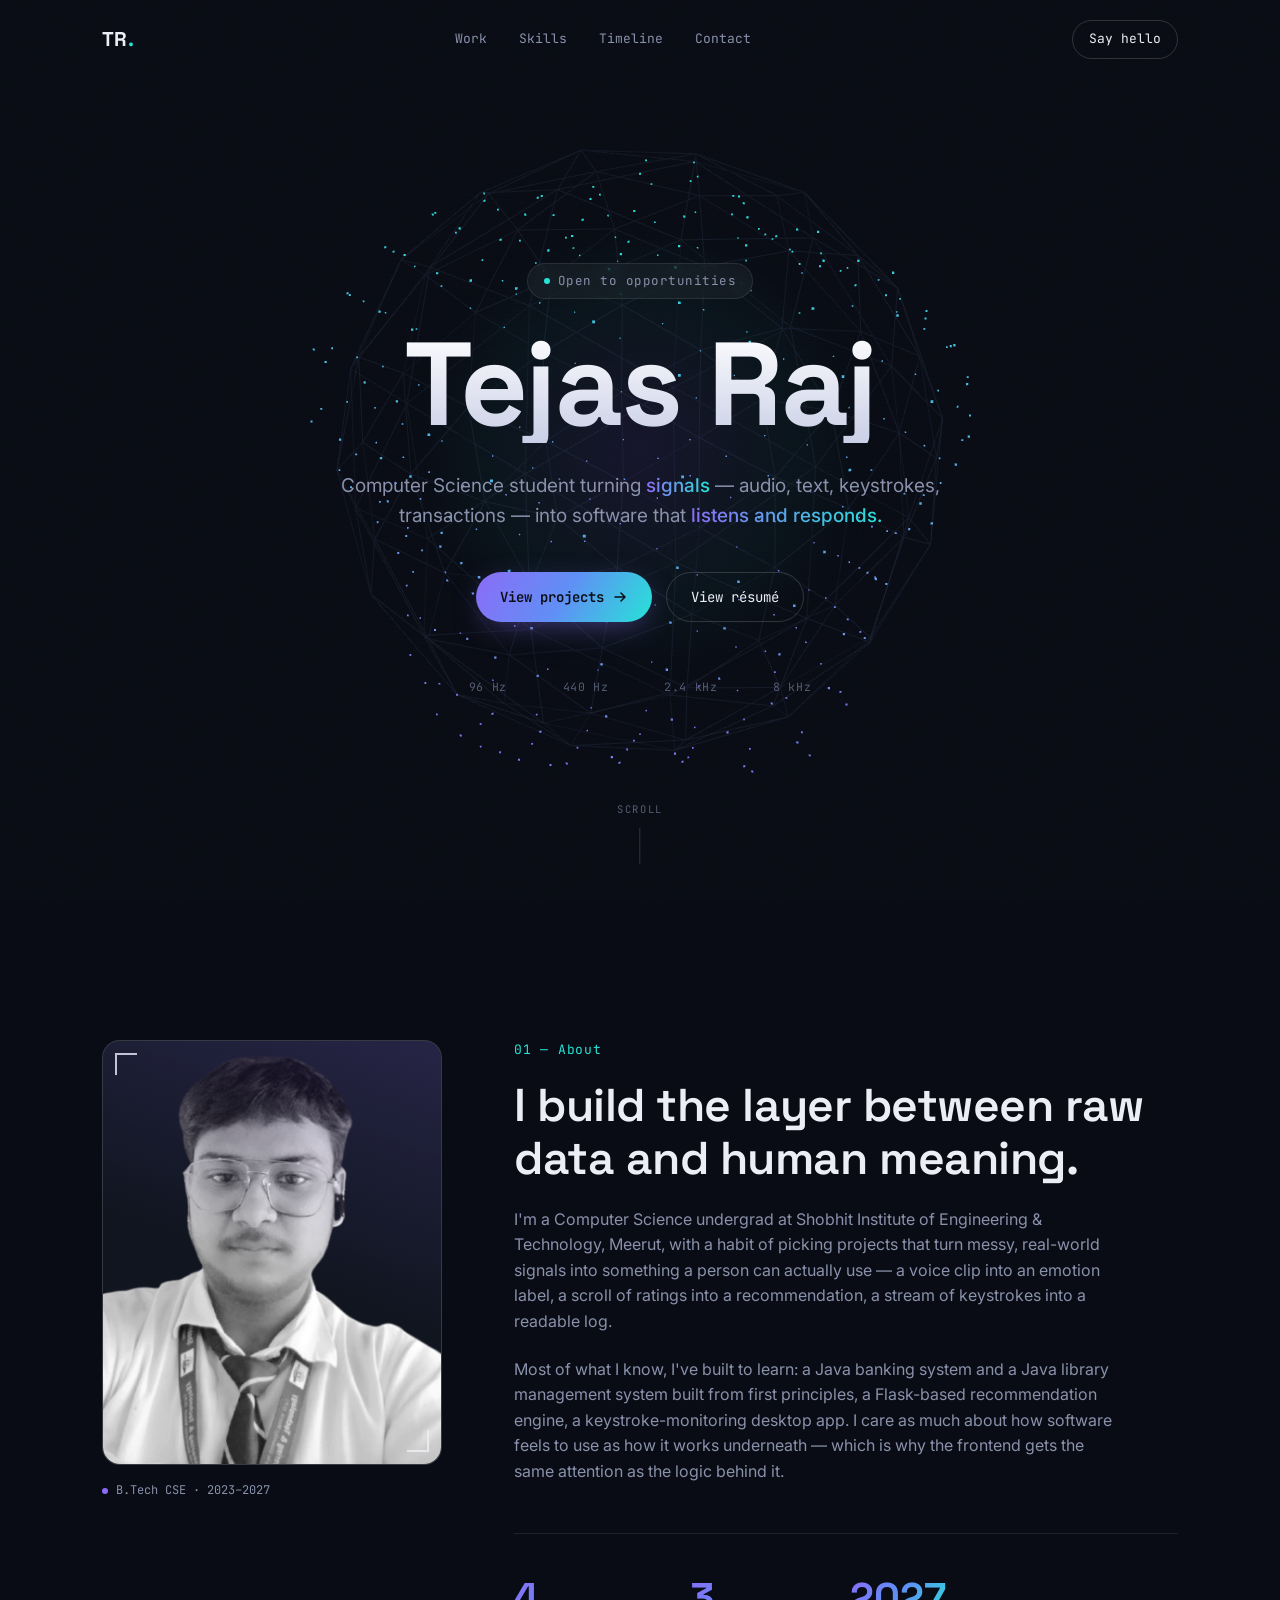
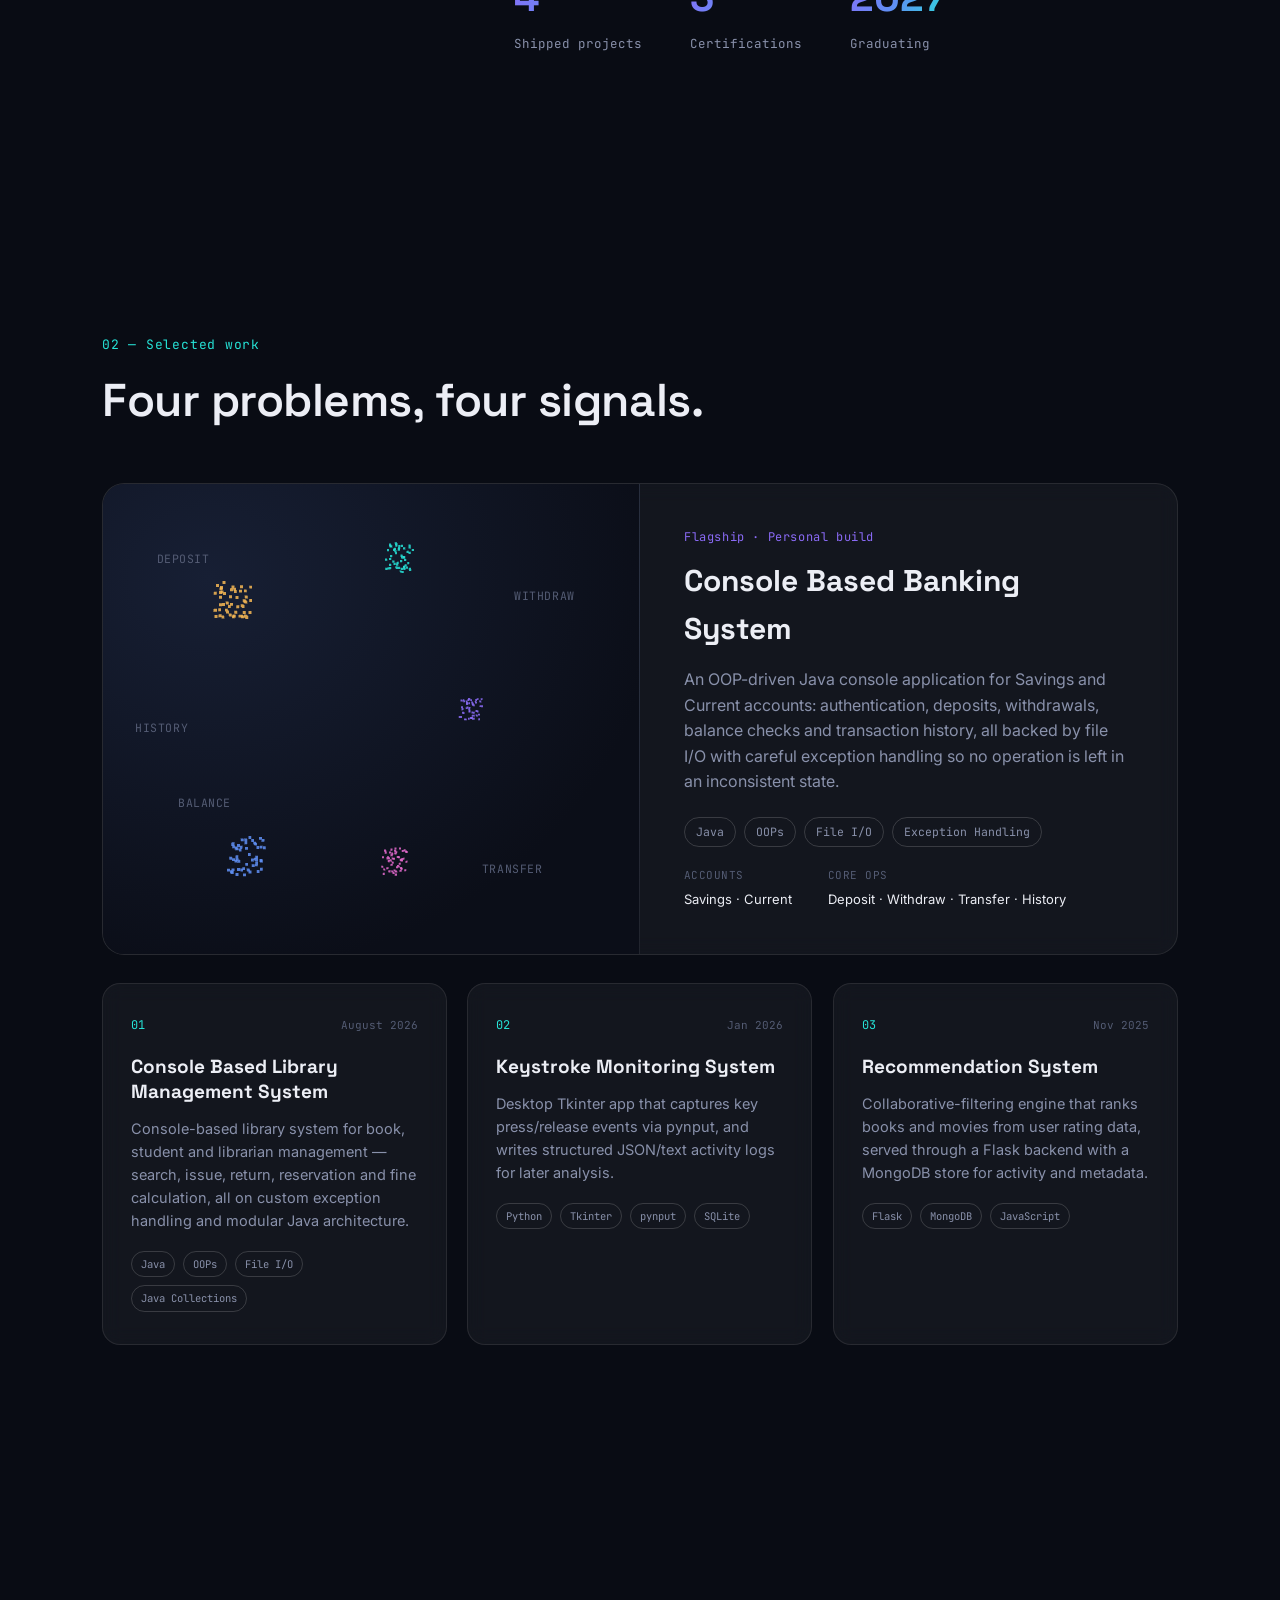
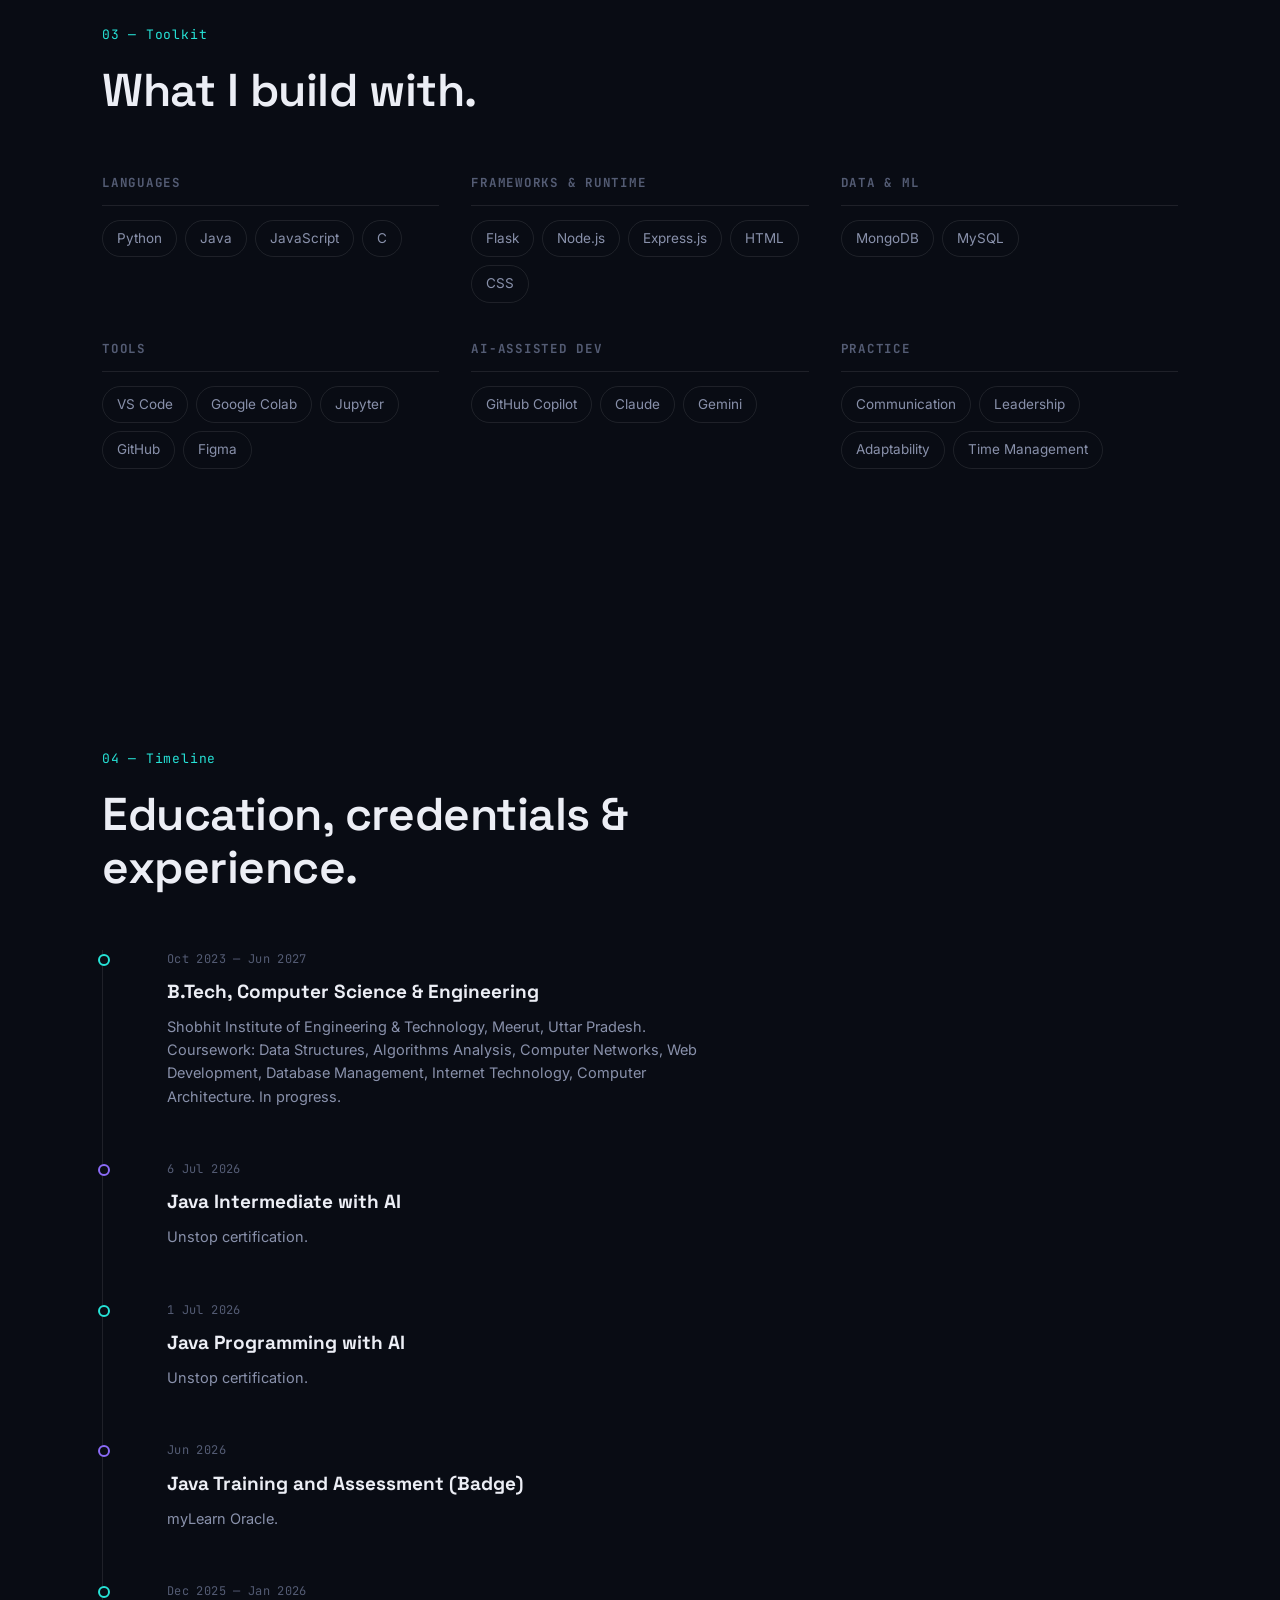
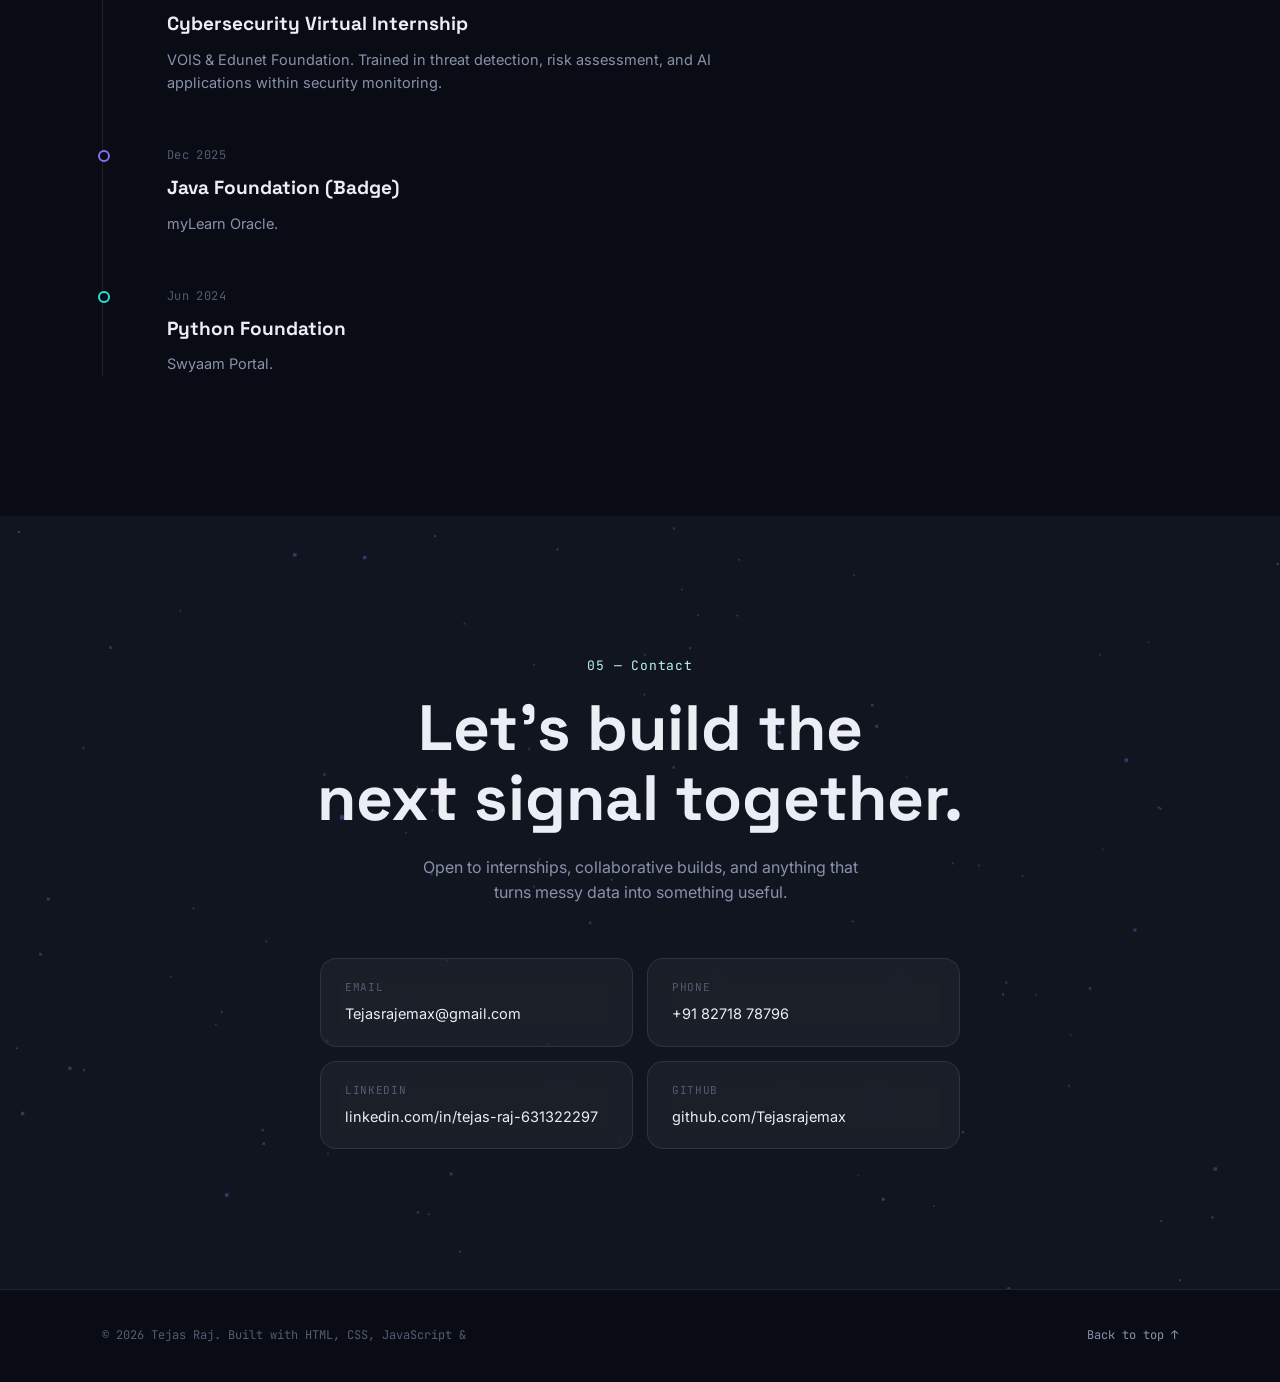
==== commit 9f61f37f: "Update index.html update my project i,e Library System" ====
--- a/index.html
+++ b/index.html
@@ -155,9 +155,9 @@
       <article class="work-card" data-tilt>
         <div class="work-card-top">
           <span class="work-card-index">01</span>
-          <span class="work-card-date">2026 — Present</span>
-        </div>
-        <h3>Library Management System</h3>
+          <span class="work-card-date">August 2026</span>
+        </div>
+        <h3><a href="https://github.com/Tejasrajemax/Library-Management-System.git">Console Based Library Management System</a></h3>
         <p>Console-based library system for book, student and librarian management — search, issue, return, reservation and fine calculation, all on custom exception handling and modular Java architecture.</p>
         <ul class="work-stack">
           <li>Java</li><li>OOPs</li><li>File I/O</li><li>Java Collections</li>
@@ -260,7 +260,7 @@
         <div class="tl-dot"></div>
         <div class="tl-date">6 Jul 2026</div>
         <div class="tl-body">
-          <h3><a href="inter.png">Java Intermediate with AI</a></h3>
+          <h3><a href="inter.jpg">Java Intermediate with AI</a></h3>
           <p>Unstop certification.</p>
         </div>
       </div>
@@ -305,7 +305,7 @@
         <div class="tl-dot"></div>
         <div class="tl-date">Jun 2024</div>
         <div class="tl-body">
-          <h3><a href="Swyam.png"></a>Python Foundation</h3>
+          <h3><a href="Swyam.jpg"></a>Python Foundation</h3>
           <p>Swyaam Portal.</p>
         </div>
       </div>
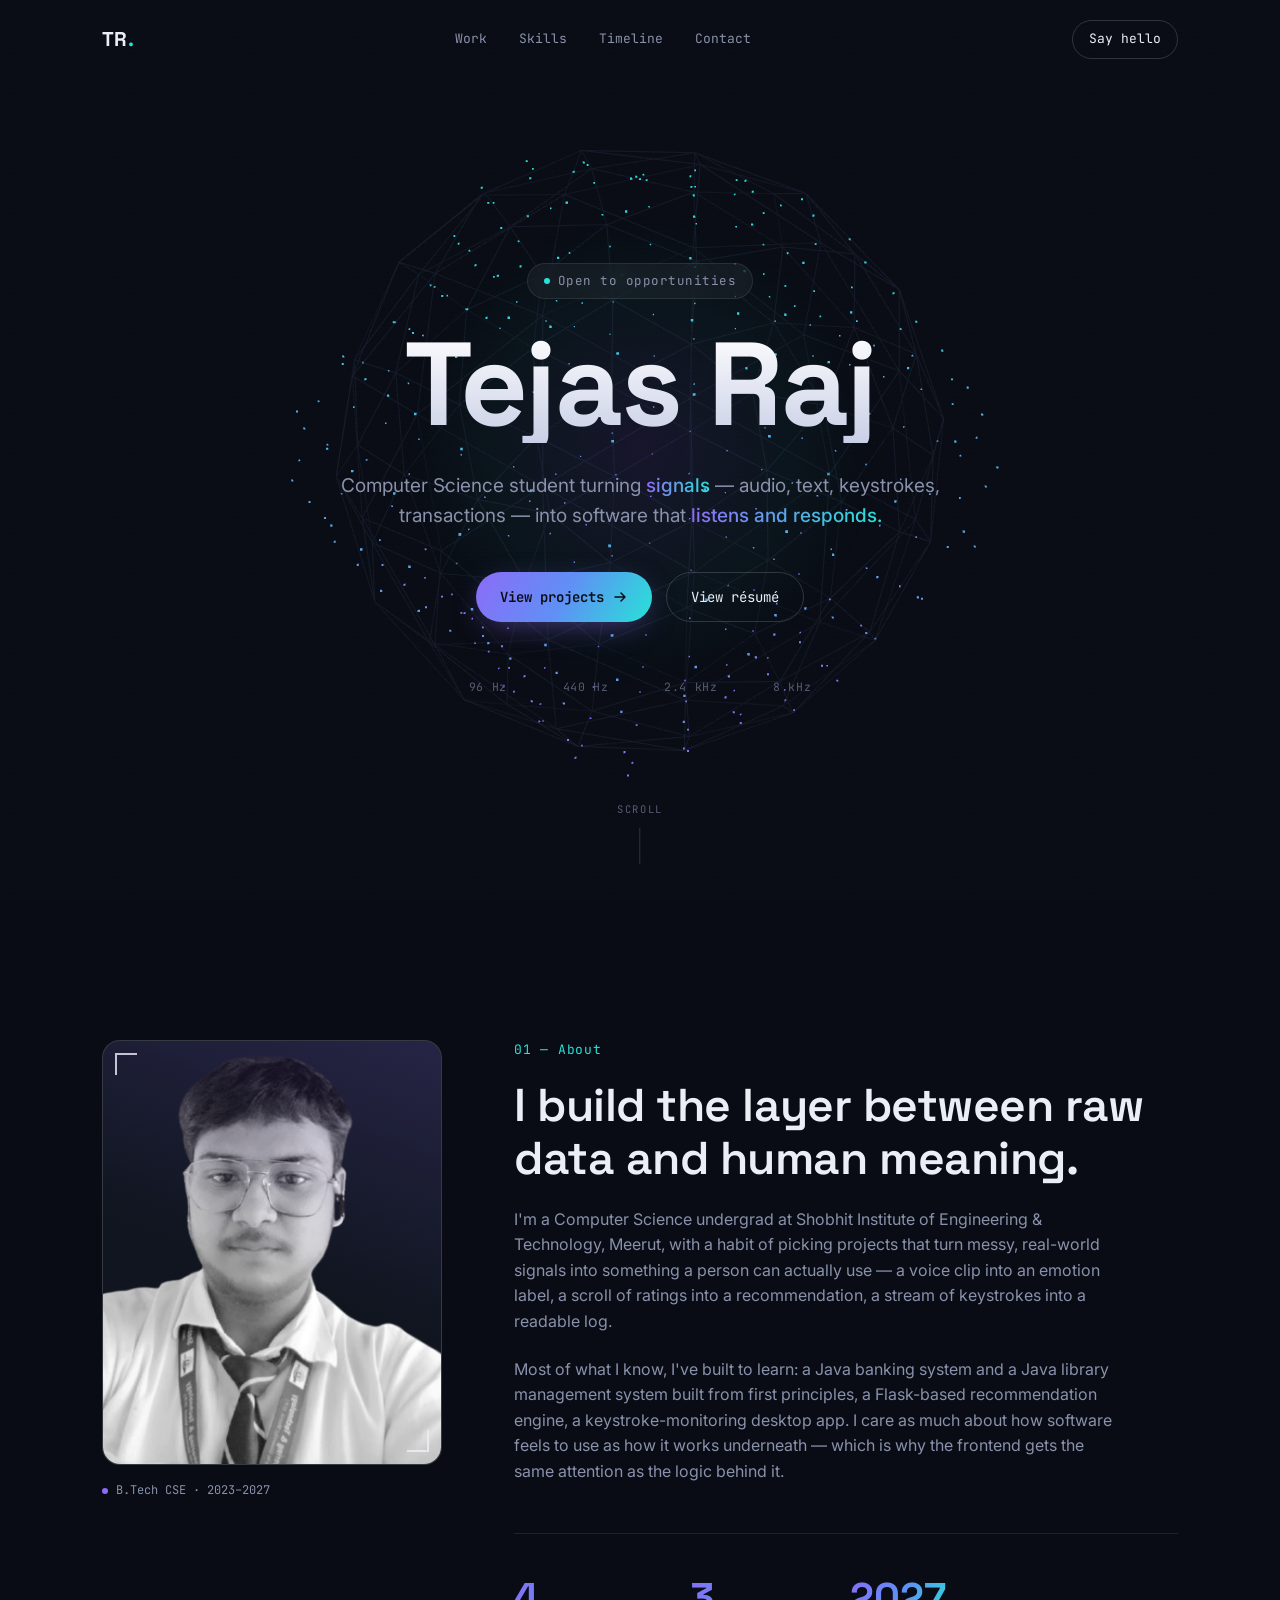
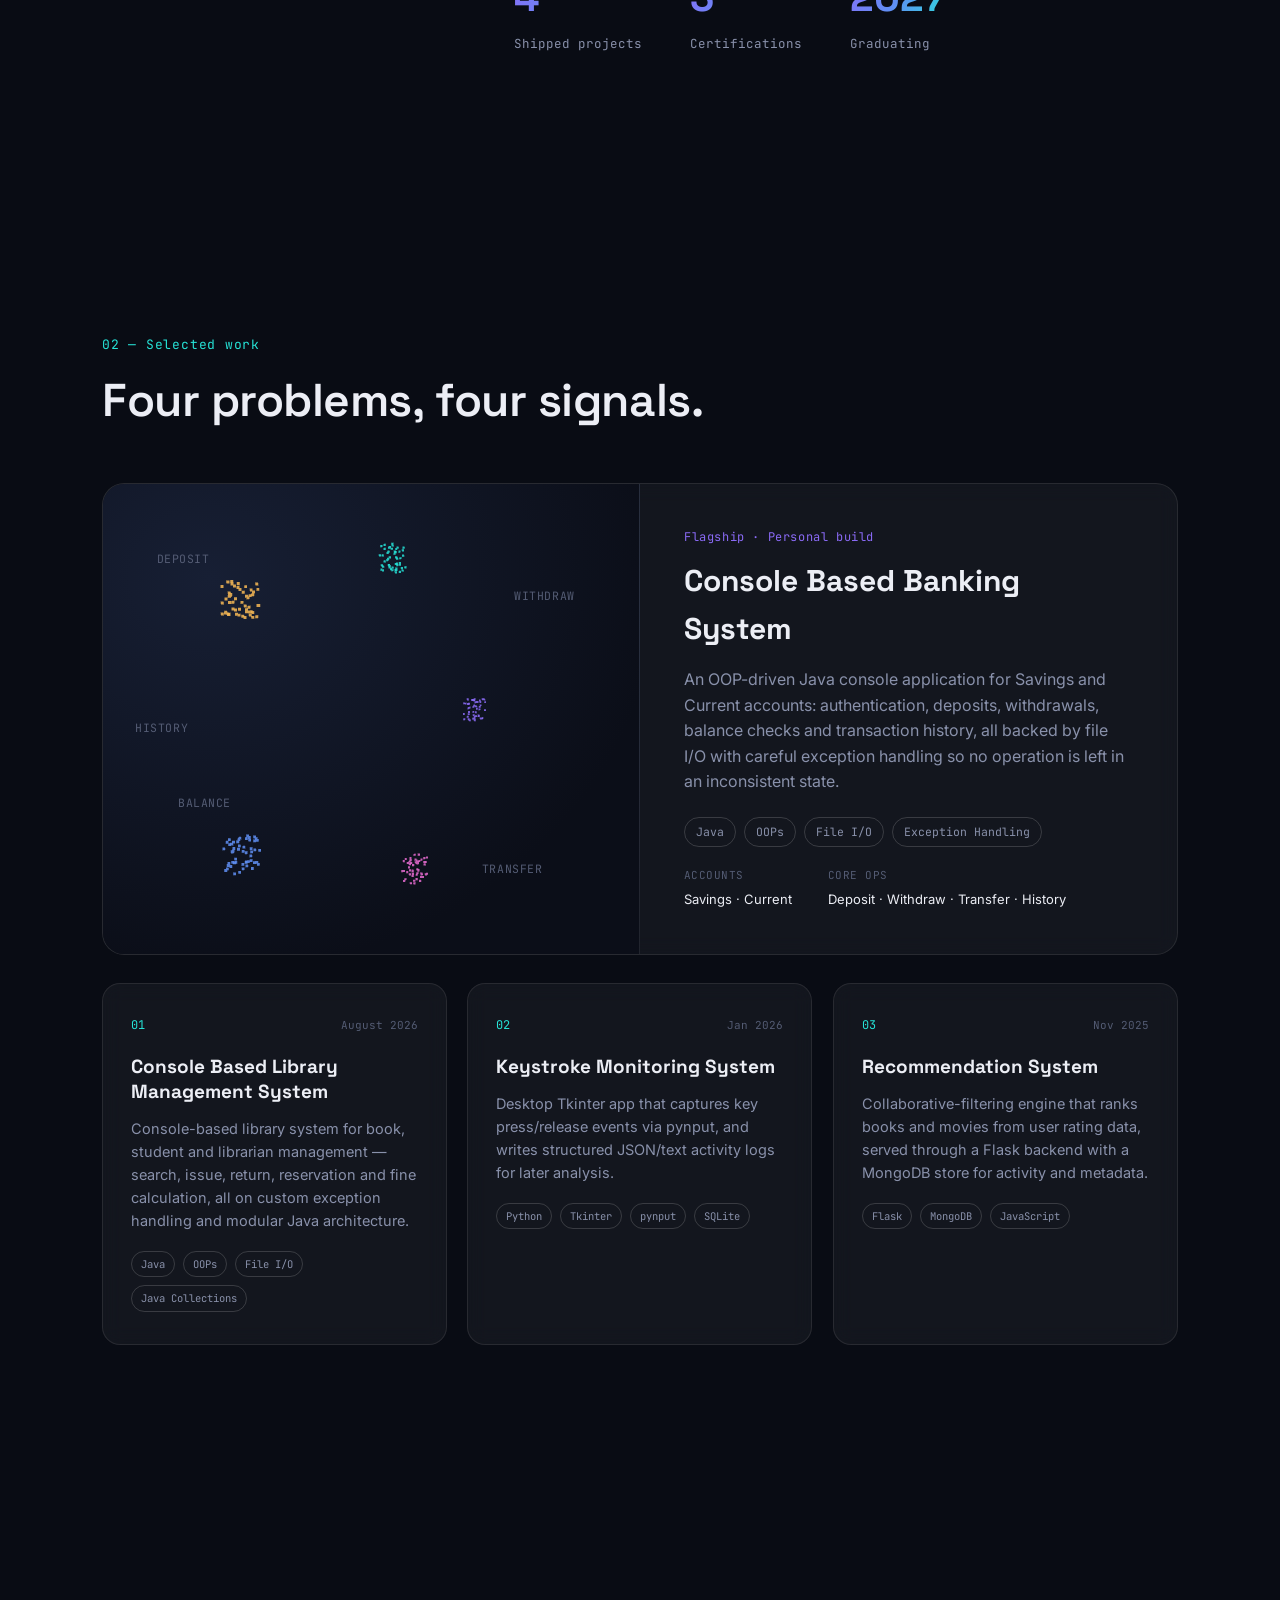
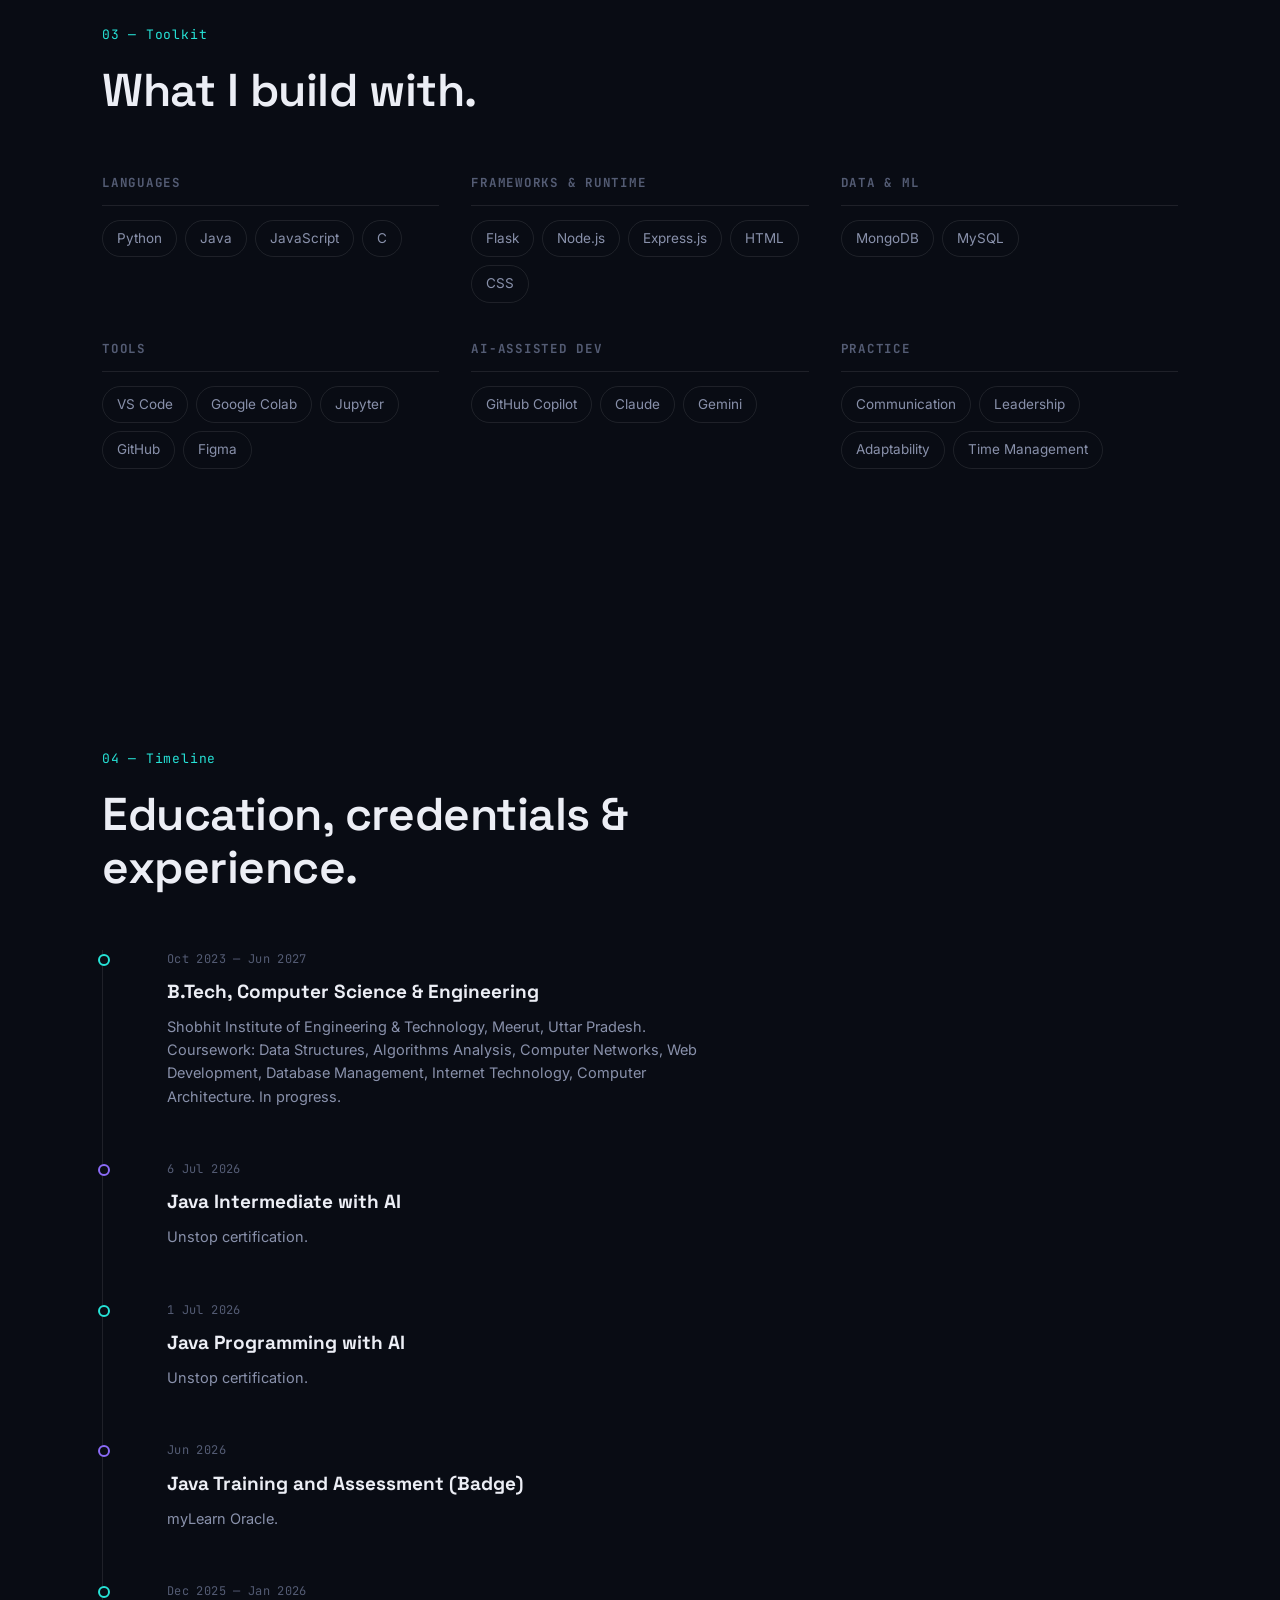
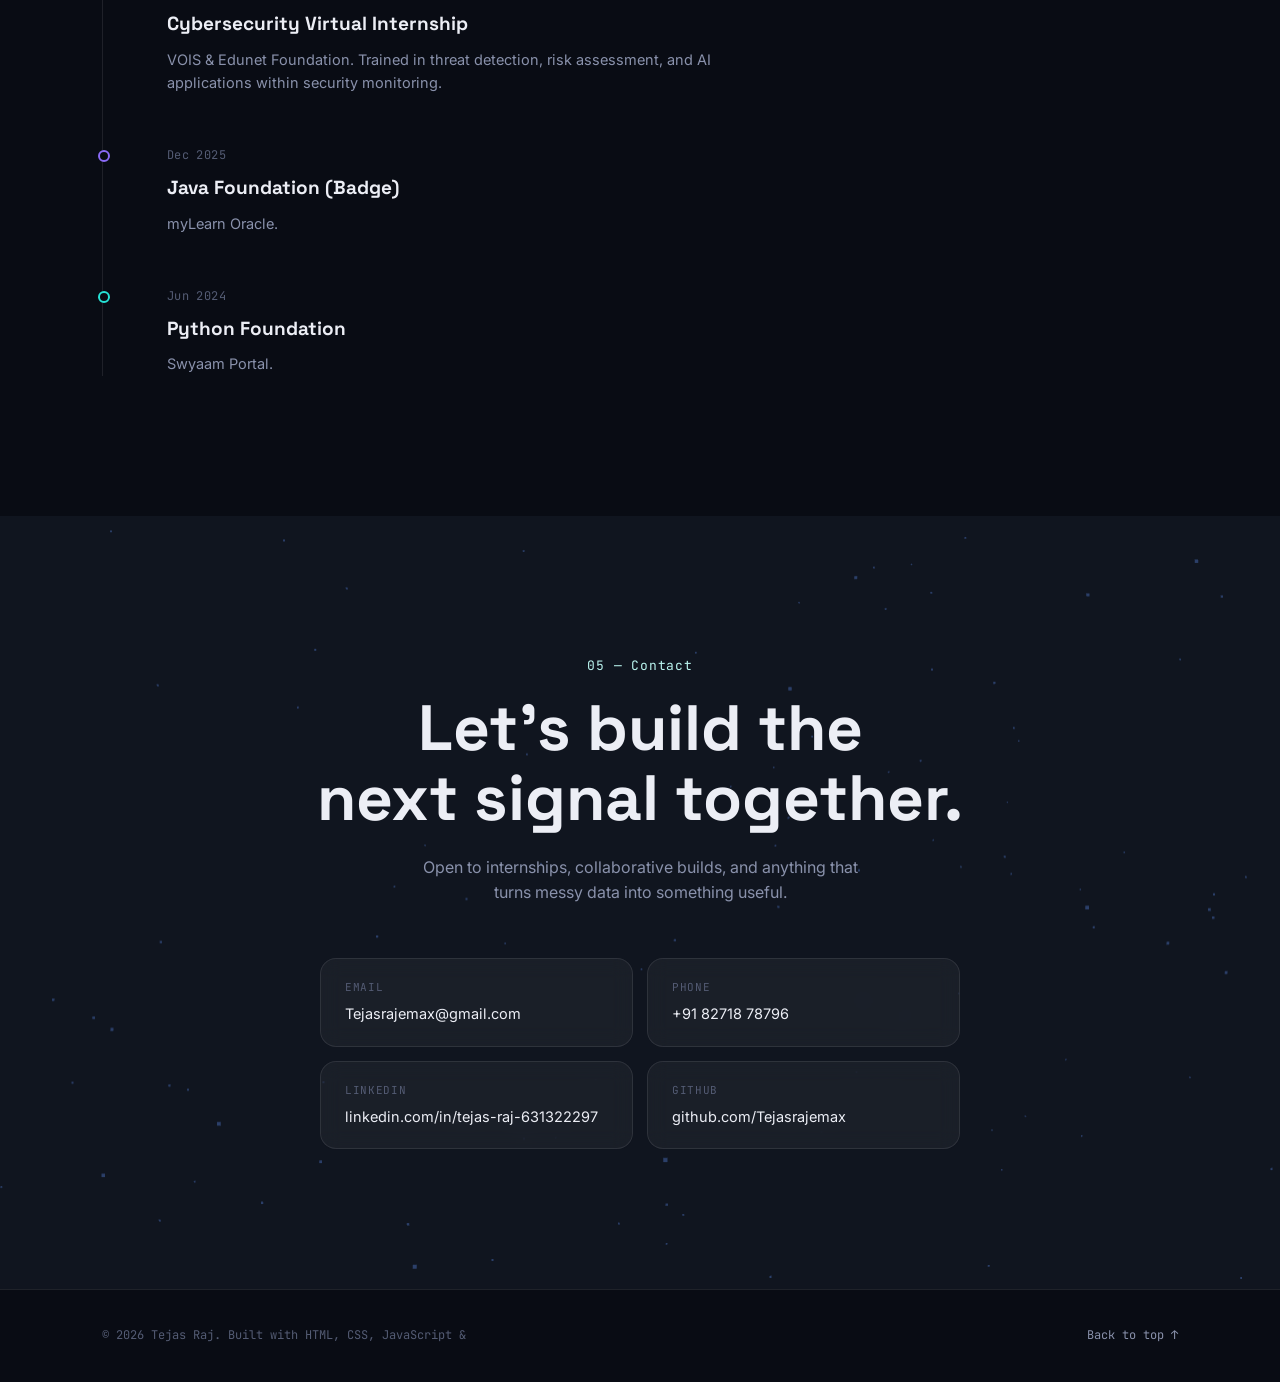
==== commit 4e5b8ec0: "Update file" ====
--- a/index.html
+++ b/index.html
@@ -287,7 +287,7 @@
         <div class="tl-dot"></div>
         <div class="tl-date">Dec 2025 — Jan 2026</div>
         <div class="tl-body">
-          <h3>Cybersecurity Virtual Internship</h3>
+          <h3><a href="VIOSintern.pdf">Cybersecurity Virtual Internship</a></h3>
           <p>VOIS &amp; Edunet Foundation. Trained in threat detection, risk assessment, and AI applications within security monitoring.</p>
         </div>
       </div>
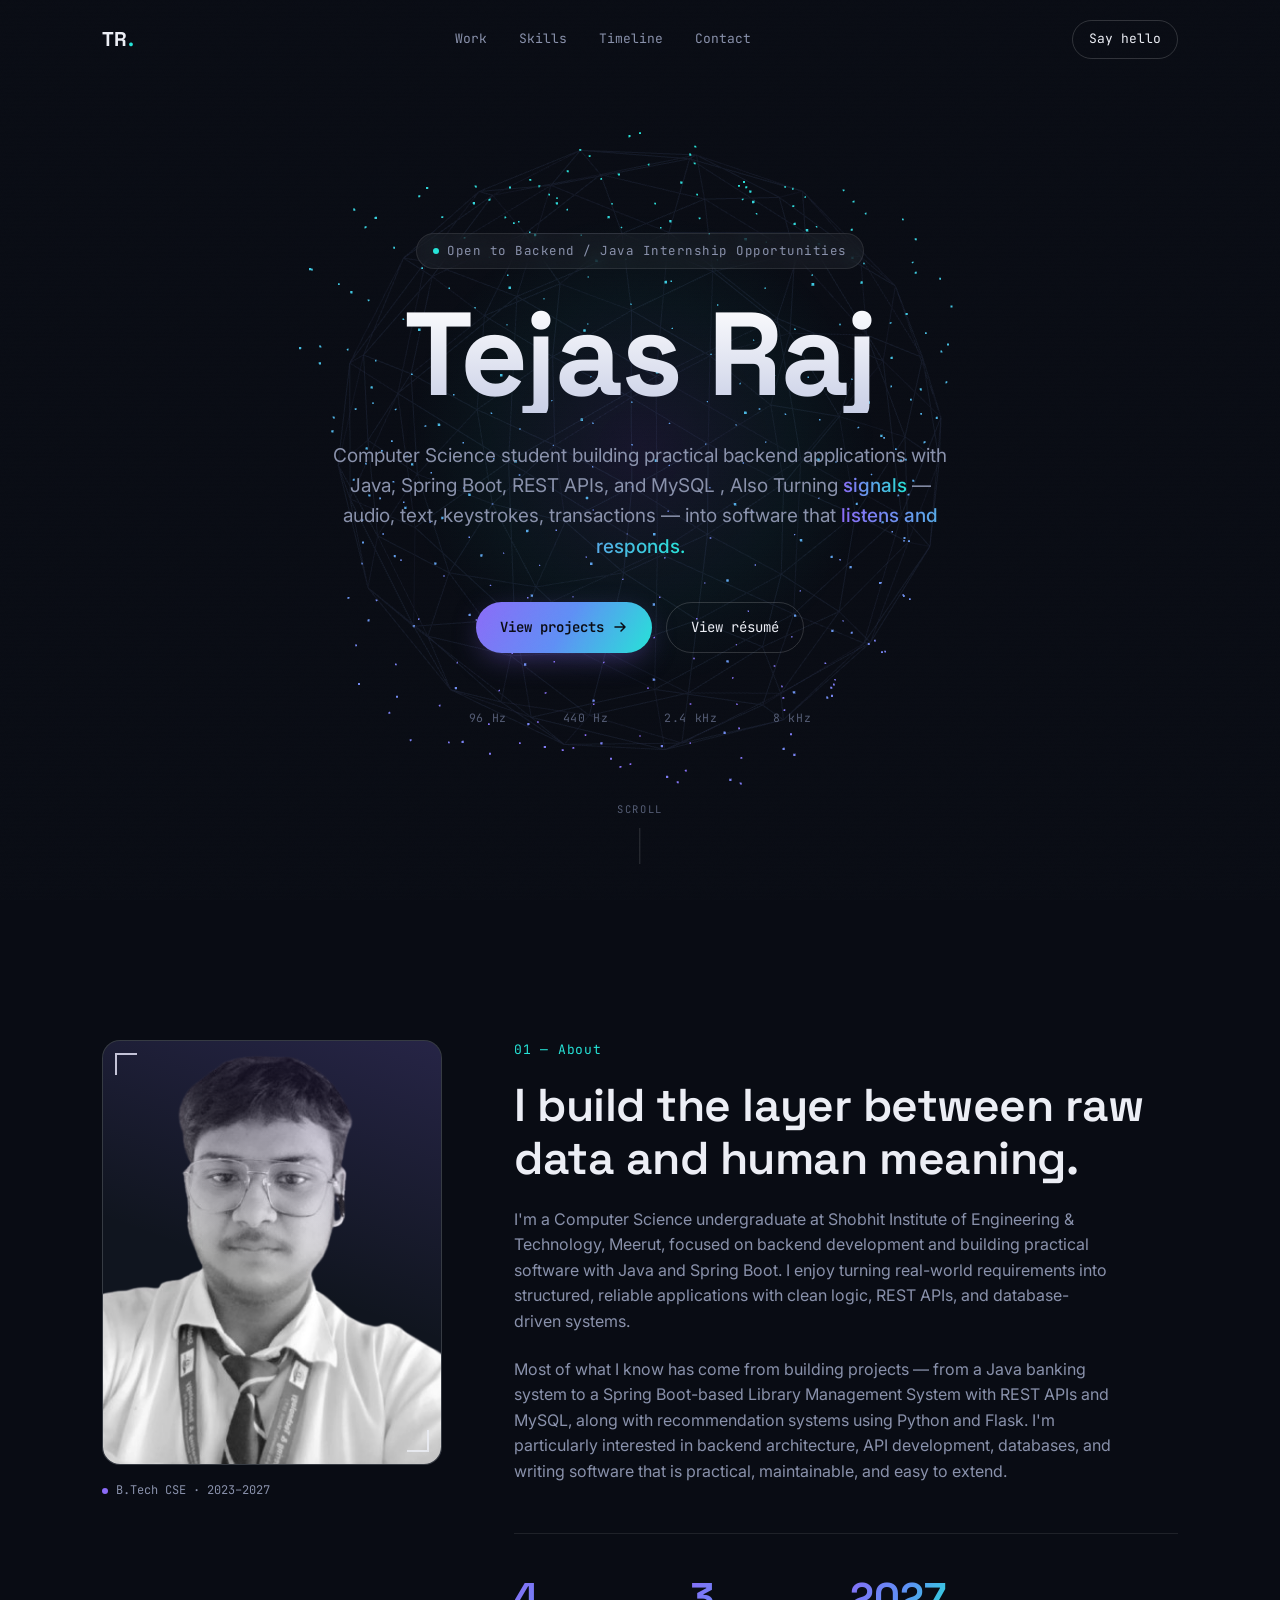
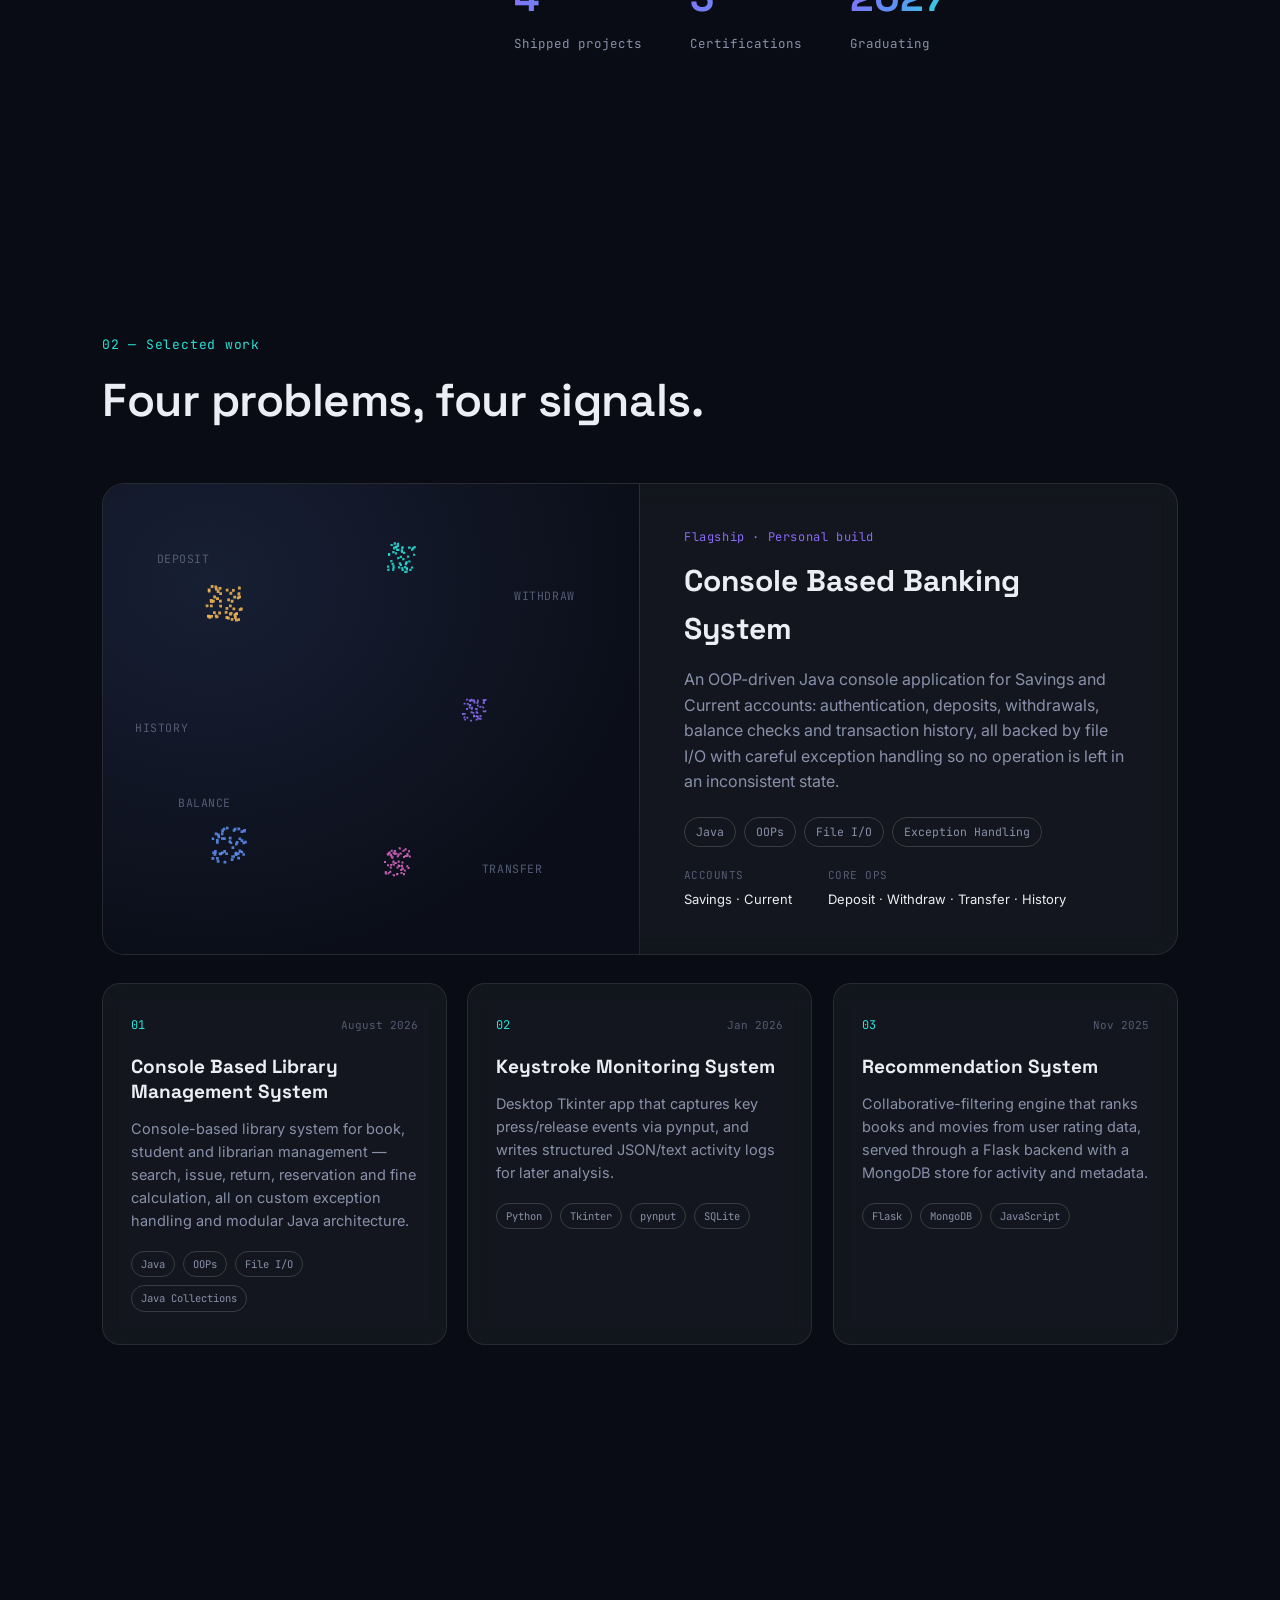
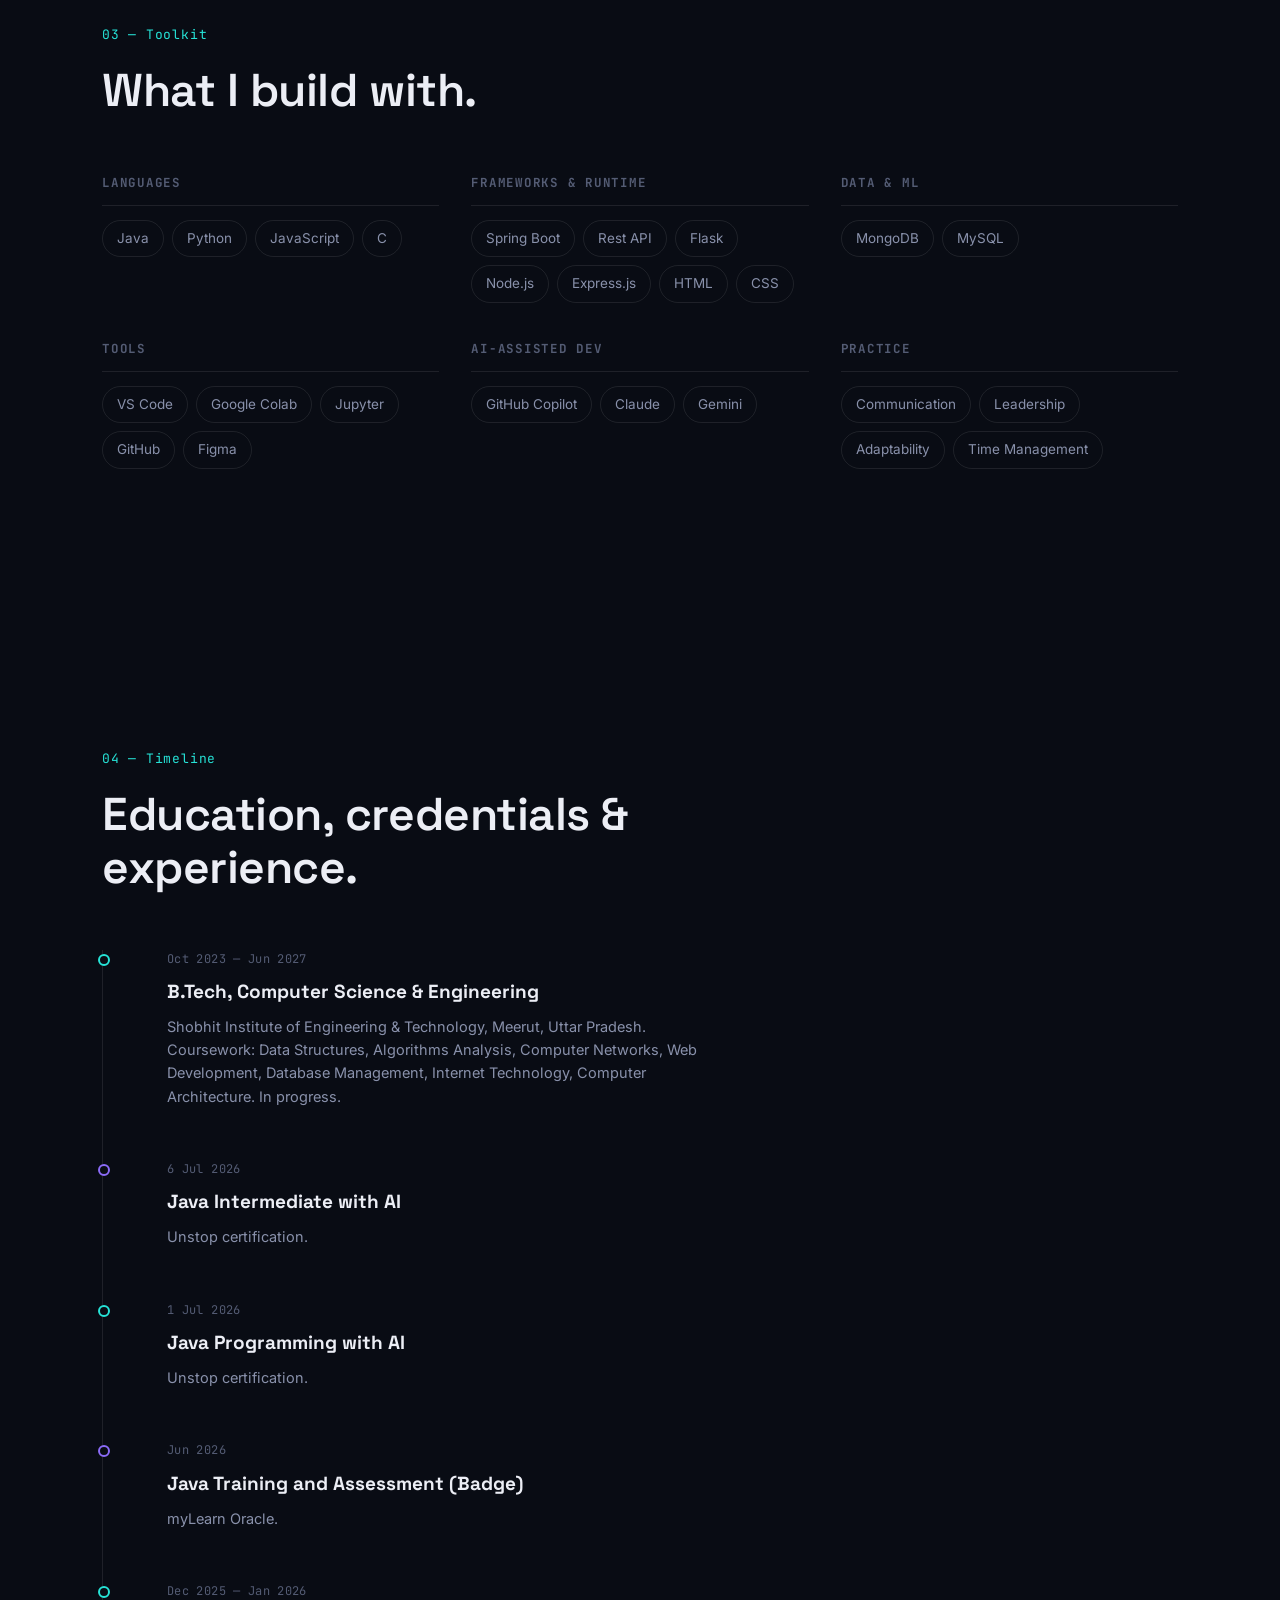
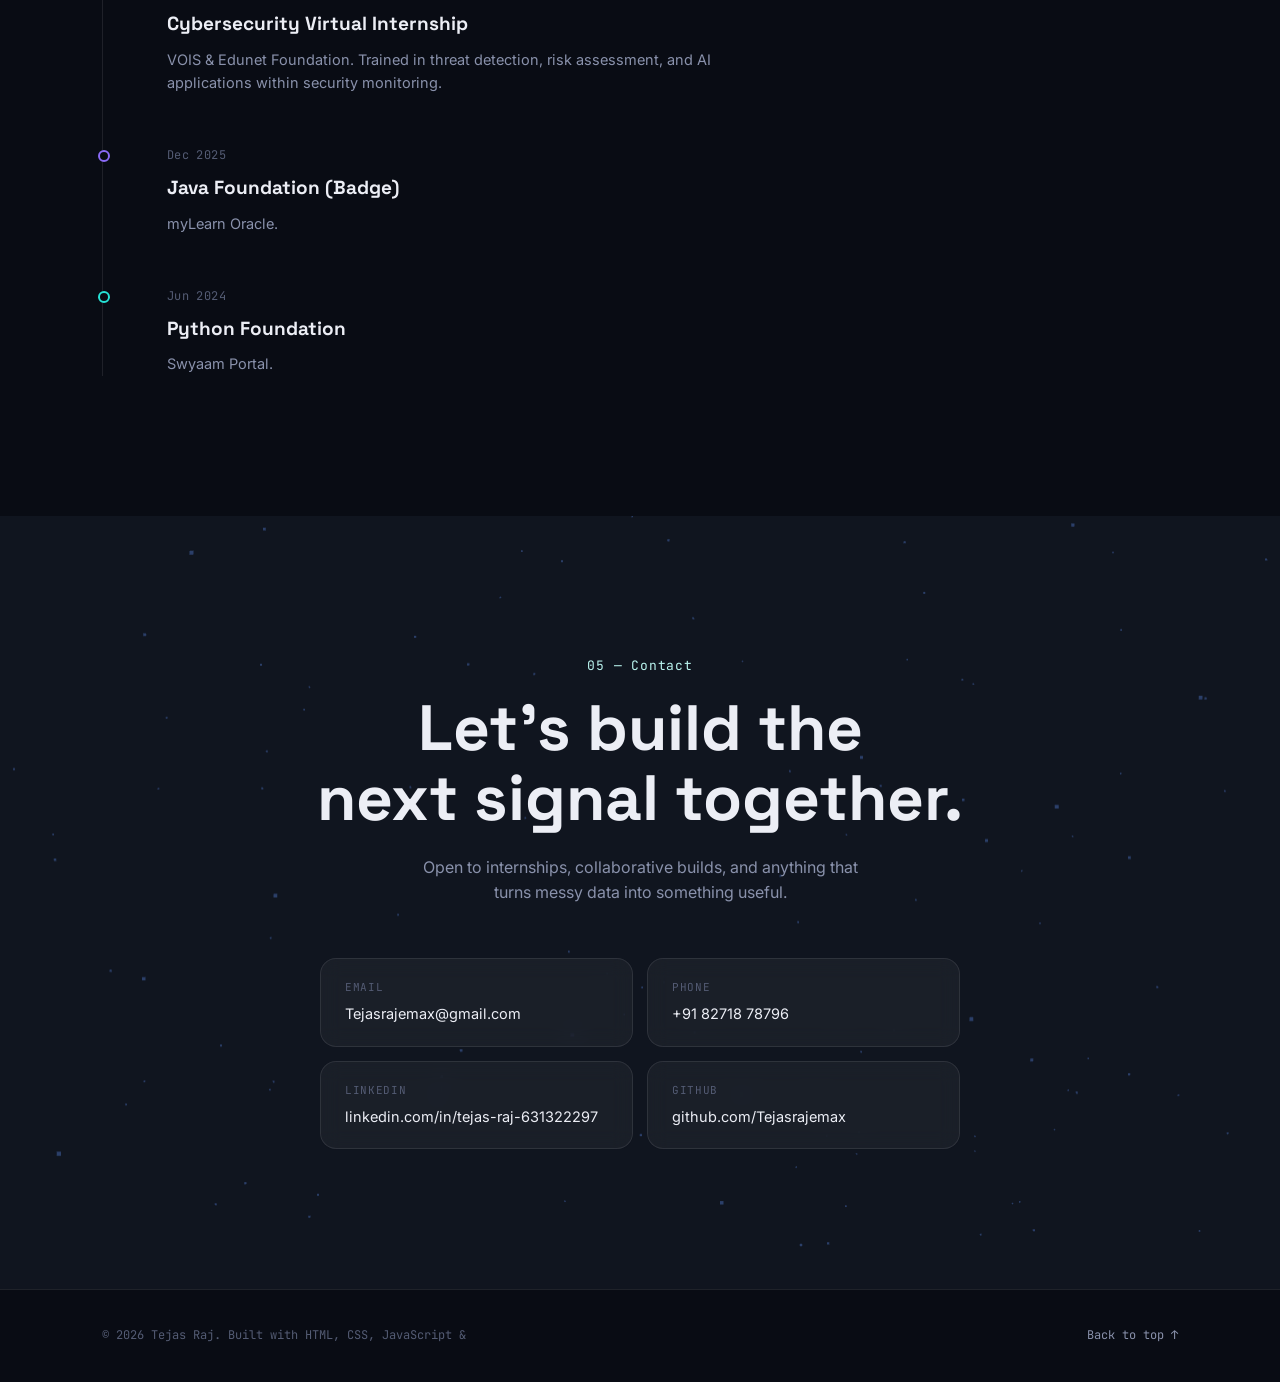
==== commit 9ec81a08: "Update index.html" ====
--- a/index.html
+++ b/index.html
@@ -43,11 +43,11 @@
   <div class="hero-scanline"></div>
 
   <div class="hero-content">
-    <p class="hero-eyebrow"><span class="eyebrow-pulse"></span>Open to opportunities</p>
+    <p class="hero-eyebrow"><span class="eyebrow-pulse"></span>Open to Backend / Java Internship Opportunities</p>
     <h1 class="hero-title">
       <span class="hero-title-line">Tejas Raj</span>
     </h1>
-    <p class="hero-role">Computer Science student turning <span class="hl">signals</span> — audio, text, keystrokes, transactions — into software that <span class="hl">listens and responds.</span></p>
+    <p class="hero-role">Computer Science student building practical backend applications with <br> Java, Spring Boot, REST APIs, and MySQL , Also Turning <span class="hl">signals</span> — audio, text, keystrokes, transactions — into software that <span class="hl">listens and responds.</span></p>
 
     <div class="hero-actions">
       <a href="#work" class="btn btn-primary">
@@ -90,10 +90,10 @@
       <p class="section-eyebrow">01 — About</p>
       <h2 class="section-title">I build the layer between raw data and human meaning.</h2>
       <p class="about-text">
-        I'm a Computer Science undergrad at Shobhit Institute of Engineering &amp; Technology, Meerut, with a habit of picking projects that turn messy, real-world signals into something a person can actually use — a voice clip into an emotion label, a scroll of ratings into a recommendation, a stream of keystrokes into a readable log.
+        I'm a Computer Science undergraduate at Shobhit Institute of Engineering & Technology, Meerut, focused on backend development and building practical software with Java and Spring Boot. I enjoy turning real-world requirements into structured, reliable applications with clean logic, REST APIs, and database-driven systems.
       </p>
       <p class="about-text">
-        Most of what I know, I've built to learn: a Java banking system and a Java library management system built from first principles, a Flask-based recommendation engine, a keystroke-monitoring desktop app. I care as much about how software feels to use as how it works underneath — which is why the frontend gets the same attention as the logic behind it.
+        Most of what I know has come from building projects — from a Java banking system to a Spring Boot-based Library Management System with REST APIs and MySQL, along with recommendation systems using Python and Flask. I'm particularly interested in backend architecture, API development, databases, and writing software that is practical, maintainable, and easy to extend.
       </p>
 
       <div class="about-stats">
@@ -202,13 +202,13 @@
       <div class="skill-group">
         <h3>Languages</h3>
         <div class="skill-pills">
-          <span>Python</span><span>Java</span><span>JavaScript</span><span>C</span>
+          <span>Java</span><span>Python</span><span>JavaScript</span><span>C</span>
         </div>
       </div>
       <div class="skill-group">
         <h3>Frameworks &amp; runtime</h3>
         <div class="skill-pills">
-          <span>Flask</span><span>Node.js</span><span>Express.js</span><span>HTML</span><span>CSS</span>
+          <span>Spring Boot</span><span>Rest API</span><span>Flask</span><span>Node.js</span><span>Express.js</span><span>HTML</span><span>CSS</span>
         </div>
       </div>
       <div class="skill-group">
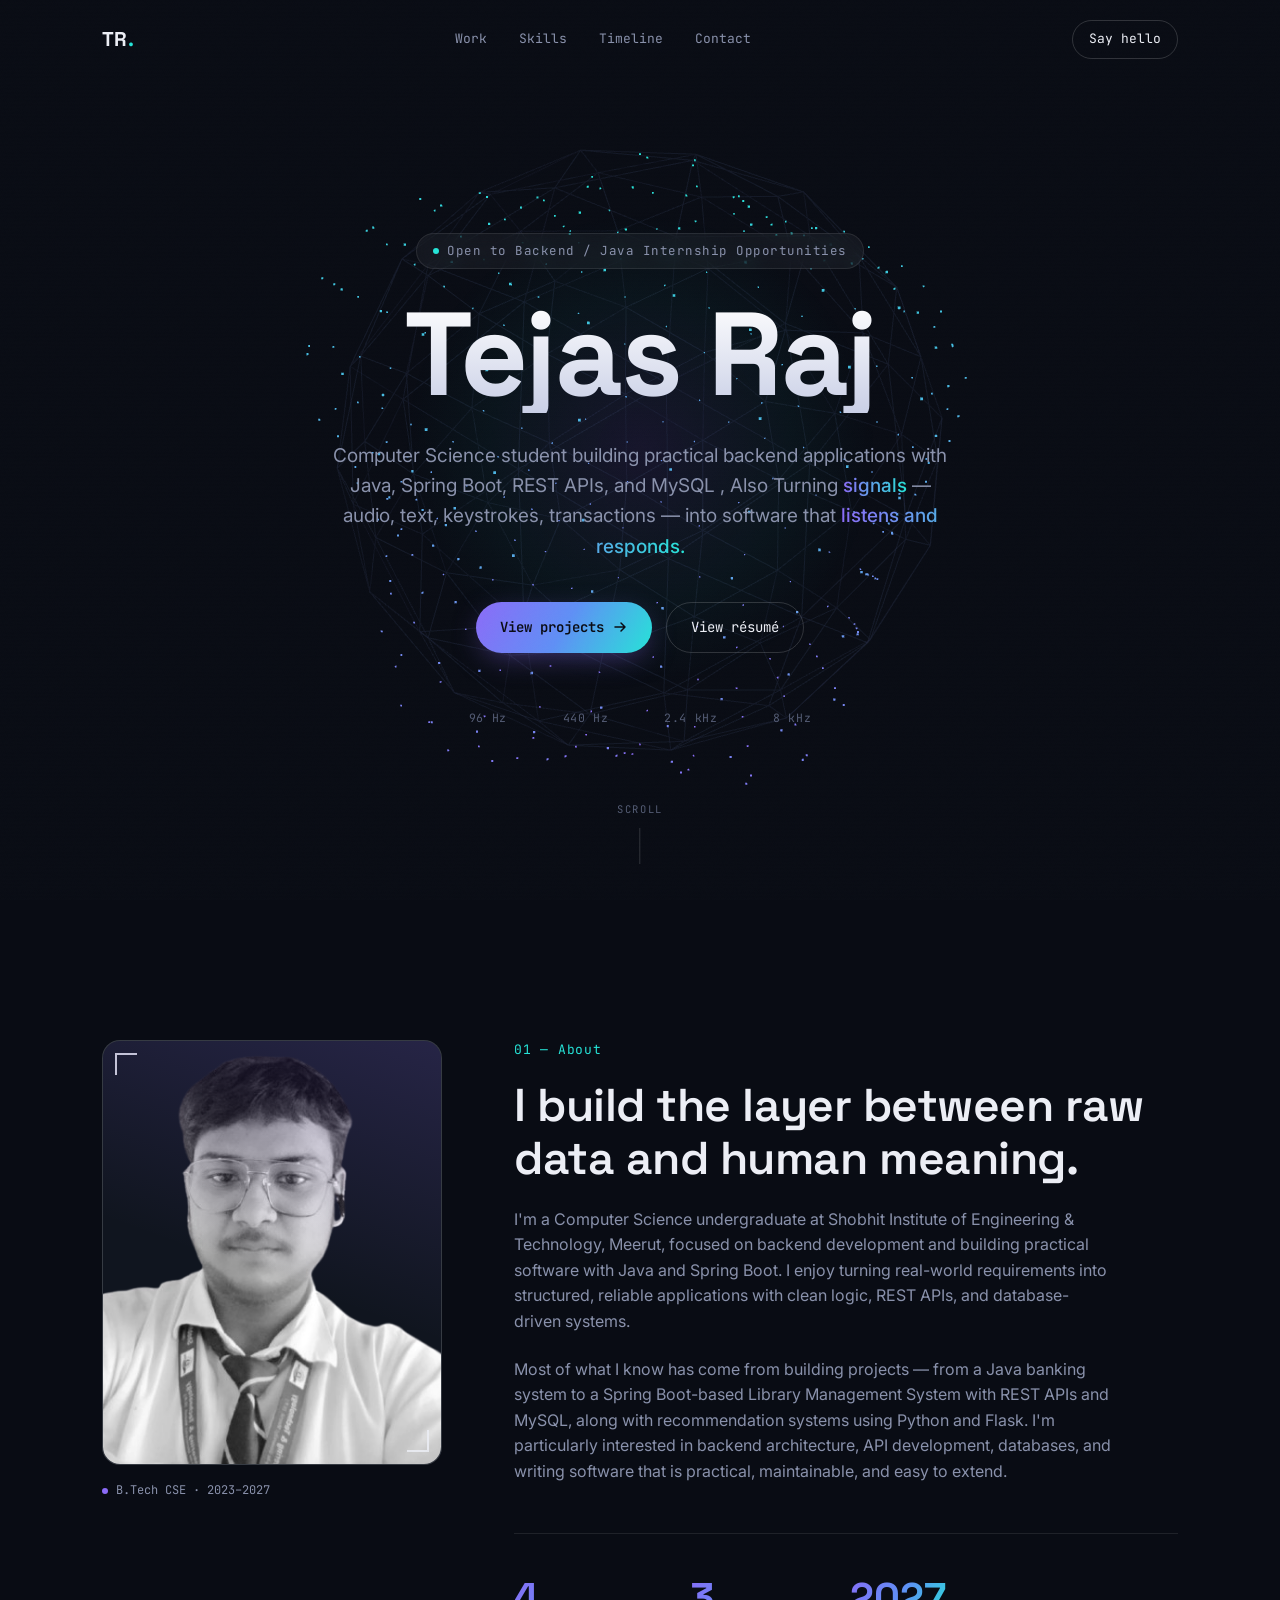
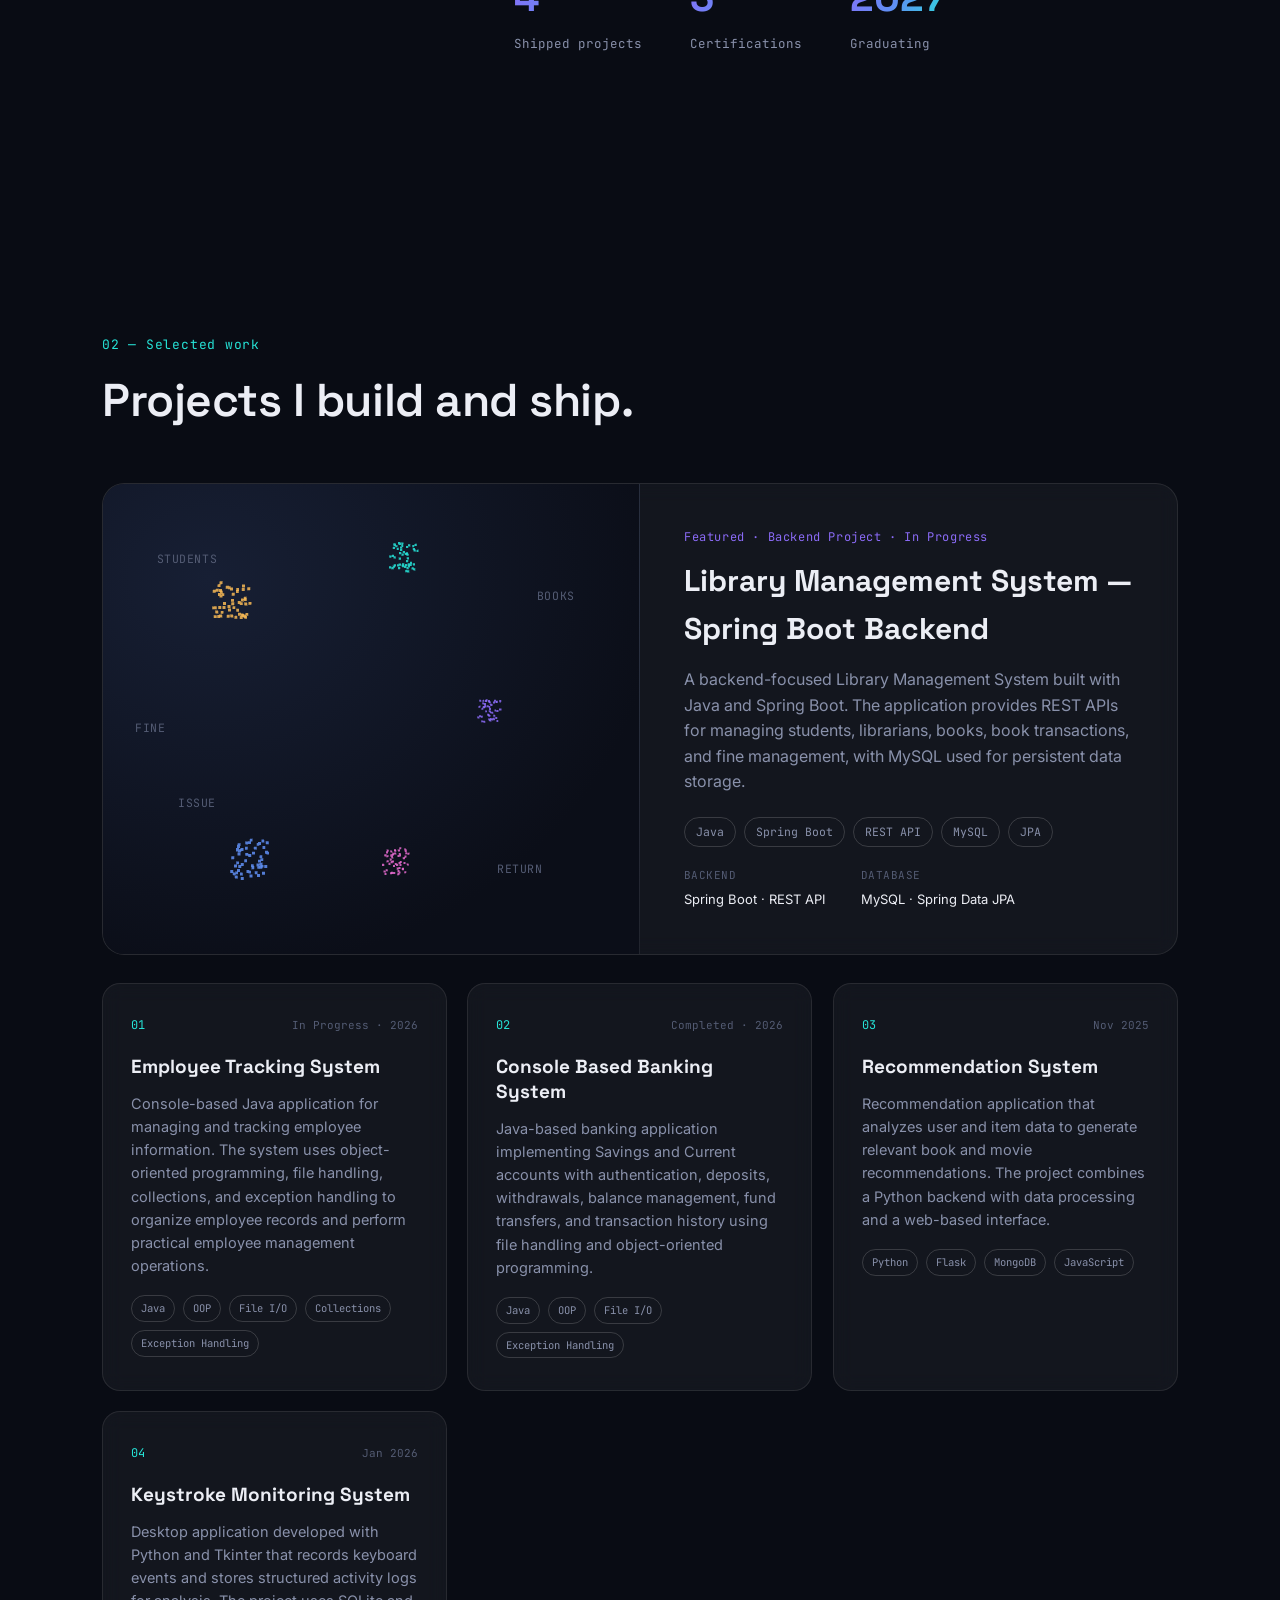
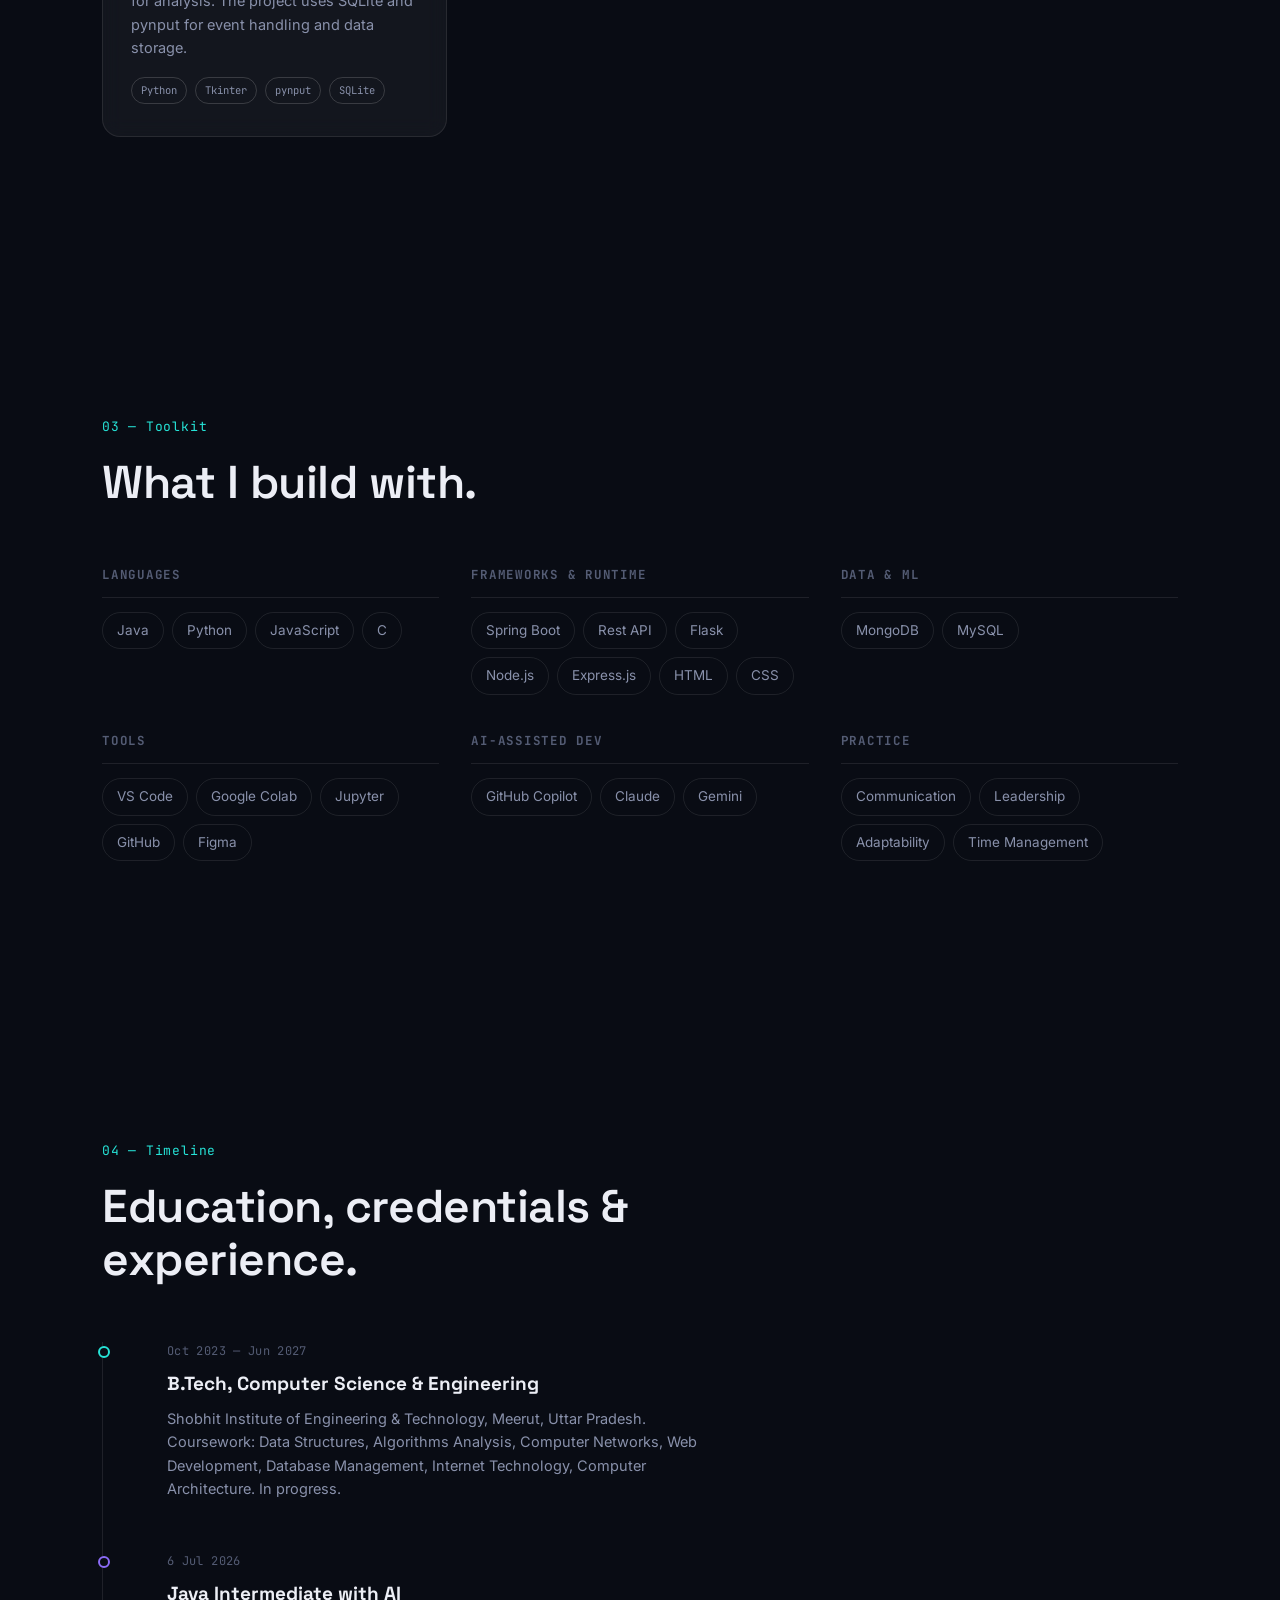
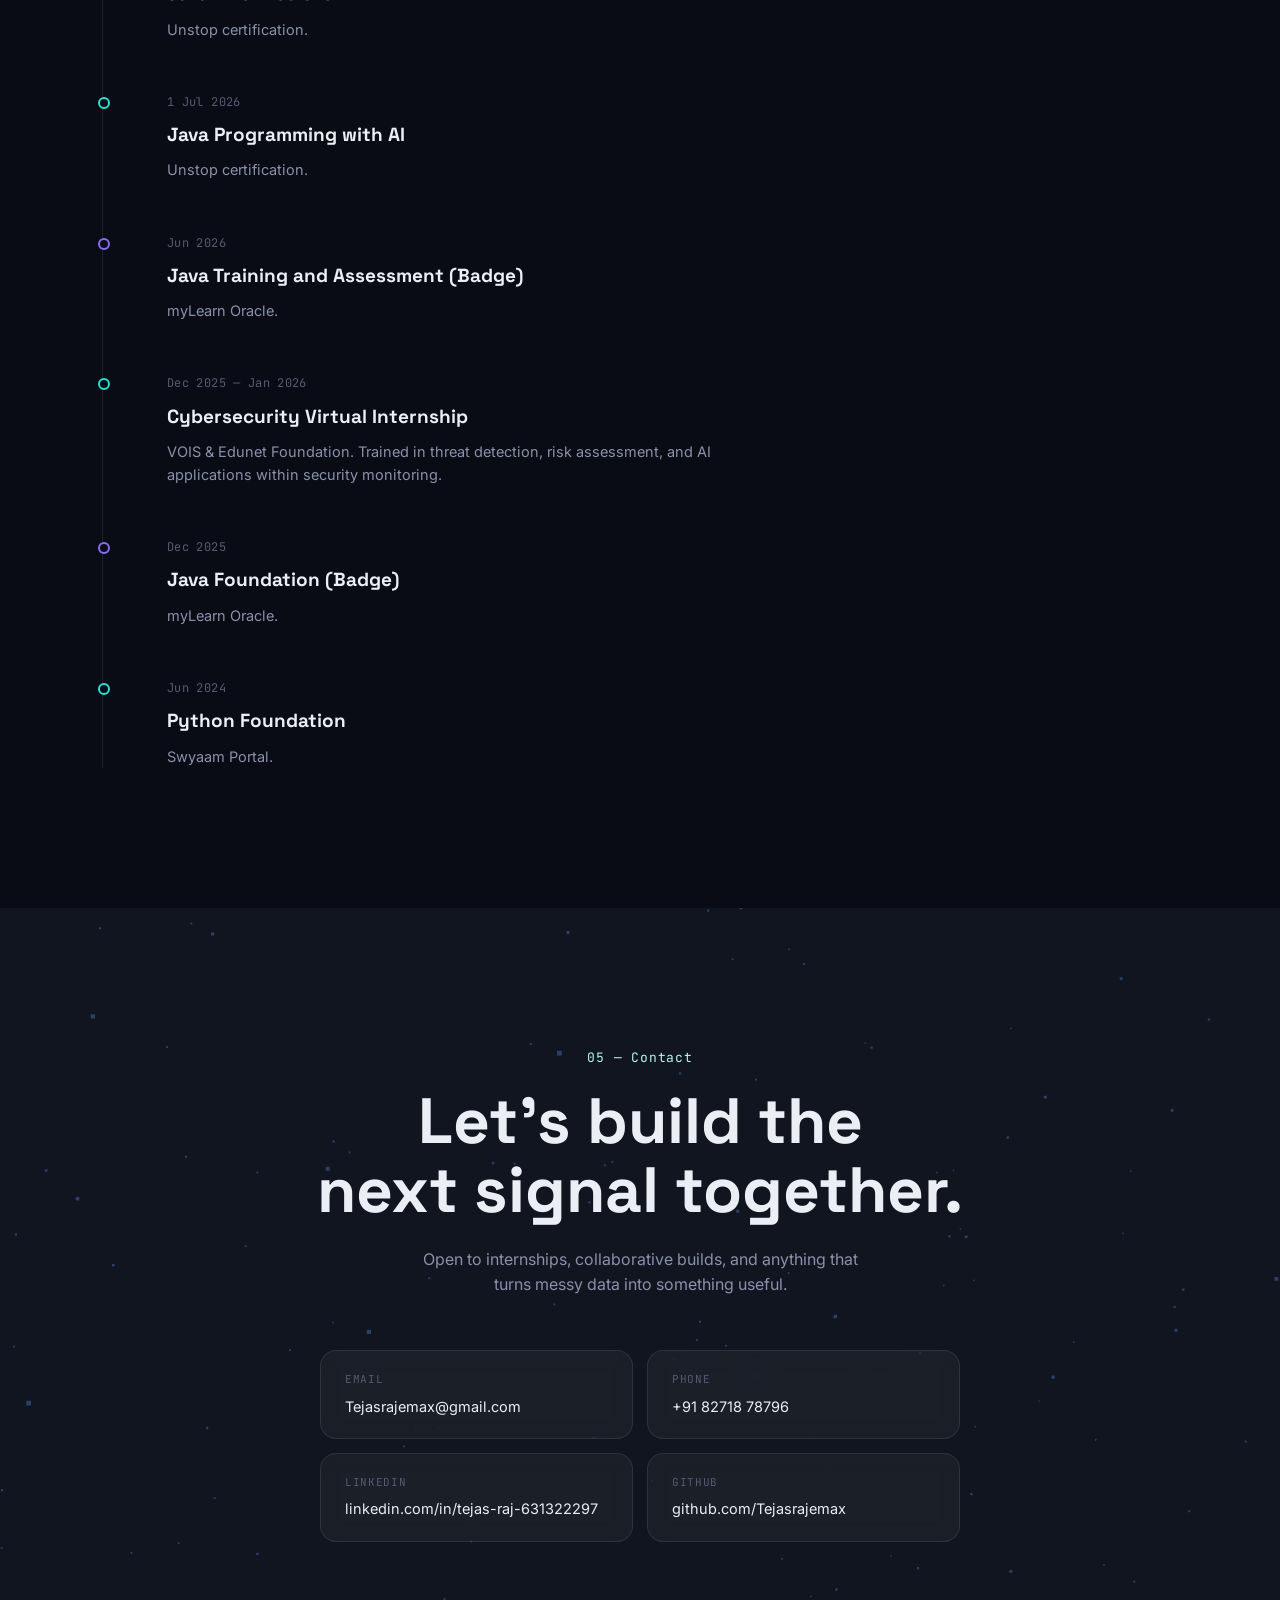
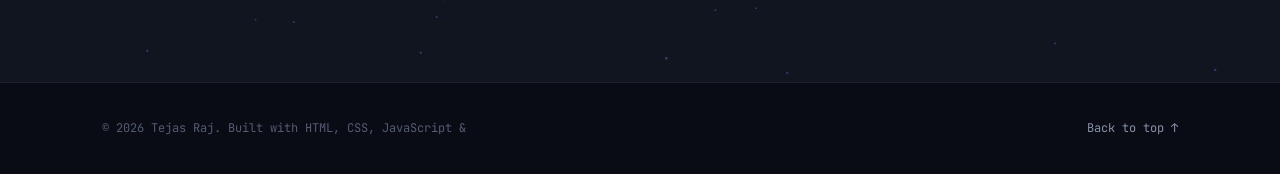
==== commit 137b8587: "Update index.html" ====
--- a/index.html
+++ b/index.html
@@ -115,83 +115,208 @@
 </section>
 
 <!-- ============ WORK ============ -->
+<!-- ============ WORK ============ -->
 <section class="section work" id="work">
   <div class="container">
     <p class="section-eyebrow">02 — Selected work</p>
-    <h2 class="section-title">Four problems, four signals.</h2>
+    <h2 class="section-title">Projects I build and ship.</h2>
   </div>
 
   <div class="work-list container">
 
-    <!-- Featured project -->
+    <!-- ================= FEATURED PROJECT ================= -->
     <article class="work-featured">
+
       <div class="work-featured-visual">
         <canvas id="featuredCanvas" class="featured-canvas"></canvas>
+
         <div class="featured-labels">
-          <span style="--i:0">deposit</span>
-          <span style="--i:1">withdraw</span>
-          <span style="--i:2">balance</span>
-          <span style="--i:3">transfer</span>
-          <span style="--i:4">history</span>
-        </div>
-      </div>
+          <span style="--i:0">students</span>
+          <span style="--i:1">books</span>
+          <span style="--i:2">issue</span>
+          <span style="--i:3">return</span>
+          <span style="--i:4">fine</span>
+        </div>
+      </div>
+
       <div class="work-featured-copy">
-        <span class="work-kicker">Flagship · Personal build</span>
-        <h3><a href="https://github.com/Tejasrajemax/Java-Banking-System.git">Console Based Banking System</a> </h3>
-        <p>An OOP-driven Java console application for Savings and Current accounts: authentication, deposits, withdrawals, balance checks and transaction history, all backed by file I/O with careful exception handling so no operation is left in an inconsistent state.</p>
+
+        <span class="work-kicker">
+          Featured · Backend Project · In Progress
+        </span>
+
+        <h3>
+          <a href="https://github.com/Tejasrajemax/Library-Management-System.git"
+             target="_blank"
+             rel="noopener noreferrer">
+            Library Management System — Spring Boot Backend
+          </a>
+        </h3>
+
+        <p>
+          A backend-focused Library Management System built with Java and
+          Spring Boot. The application provides REST APIs for managing
+          students, librarians, books, book transactions, and fine
+          management, with MySQL used for persistent data storage.
+        </p>
+
         <ul class="work-stack">
-          <li>Java</li><li>OOPs</li><li>File I/O</li><li>Exception Handling</li>
+          <li>Java</li>
+          <li>Spring Boot</li>
+          <li>REST API</li>
+          <li>MySQL</li>
+          <li>JPA</li>
         </ul>
+
         <div class="work-meta">
-          <div><span>Accounts</span>Savings · Current</div>
-          <div><span>Core ops</span>Deposit · Withdraw · Transfer · History</div>
-        </div>
+
+          <div>
+            <span>Backend</span>
+            Spring Boot · REST API
+          </div>
+
+          <div>
+            <span>Database</span>
+            MySQL · Spring Data JPA
+          </div>
+
+        </div>
+
       </div>
     </article>
 
-    <!-- Grid of remaining projects -->
+
+    <!-- ================= PROJECT GRID ================= -->
     <div class="work-grid">
 
+
+      <!-- ===== PROJECT 01 : EMPLOYEE TRACKING ===== -->
       <article class="work-card" data-tilt>
+
         <div class="work-card-top">
           <span class="work-card-index">01</span>
-          <span class="work-card-date">August 2026</span>
-        </div>
-        <h3><a href="https://github.com/Tejasrajemax/Library-Management-System.git">Console Based Library Management System</a></h3>
-        <p>Console-based library system for book, student and librarian management — search, issue, return, reservation and fine calculation, all on custom exception handling and modular Java architecture.</p>
+          <span class="work-card-date">In Progress · 2026</span>
+        </div>
+
+        <h3>
+          Employee Tracking System
+        </h3>
+
+        <p>
+          Console-based Java application for managing and tracking employee
+          information. The system uses object-oriented programming, file
+          handling, collections, and exception handling to organize employee
+          records and perform practical employee management operations.
+        </p>
+
         <ul class="work-stack">
-          <li>Java</li><li>OOPs</li><li>File I/O</li><li>Java Collections</li>
+          <li>Java</li>
+          <li>OOP</li>
+          <li>File I/O</li>
+          <li>Collections</li>
+          <li>Exception Handling</li>
         </ul>
+
       </article>
 
+
+      <!-- ===== PROJECT 02 : BANKING SYSTEM ===== -->
       <article class="work-card" data-tilt>
+
         <div class="work-card-top">
           <span class="work-card-index">02</span>
-          <span class="work-card-date">Jan 2026</span>
-        </div>
-        <h3>Keystroke Monitoring System</h3>
-        <p>Desktop Tkinter app that captures key press/release events via pynput, and writes structured JSON/text activity logs for later analysis.</p>
+          <span class="work-card-date">Completed · 2026</span>
+        </div>
+
+        <h3>
+          <a href="https://github.com/Tejasrajemax/Java-Banking-System.git"
+             target="_blank"
+             rel="noopener noreferrer">
+            Console Based Banking System
+          </a>
+        </h3>
+
+        <p>
+          Java-based banking application implementing Savings and Current
+          accounts with authentication, deposits, withdrawals, balance
+          management, fund transfers, and transaction history using file
+          handling and object-oriented programming.
+        </p>
+
         <ul class="work-stack">
-          <li>Python</li><li>Tkinter</li><li>pynput</li><li>SQLite</li>
+          <li>Java</li>
+          <li>OOP</li>
+          <li>File I/O</li>
+          <li>Exception Handling</li>
         </ul>
+
       </article>
 
+
+      <!-- ===== PROJECT 03 : RECOMMENDATION SYSTEM ===== -->
       <article class="work-card" data-tilt>
+
         <div class="work-card-top">
           <span class="work-card-index">03</span>
           <span class="work-card-date">Nov 2025</span>
         </div>
-        <h3><a href="https://github.com/Tejasrajemax/Recommendation-System.git">Recommendation System</a></h3>
-        <p>Collaborative-filtering engine that ranks books and movies from user rating data, served through a Flask backend with a MongoDB store for activity and metadata.</p>
+
+        <h3>
+          <a href="https://github.com/Tejasrajemax/Recommendation-System.git"
+             target="_blank"
+             rel="noopener noreferrer">
+            Recommendation System
+          </a>
+        </h3>
+
+        <p>
+          Recommendation application that analyzes user and item data to
+          generate relevant book and movie recommendations. The project
+          combines a Python backend with data processing and a web-based
+          interface.
+        </p>
+
         <ul class="work-stack">
-          <li>Flask</li><li>MongoDB</li><li>JavaScript</li>
+          <li>Python</li>
+          <li>Flask</li>
+          <li>MongoDB</li>
+          <li>JavaScript</li>
         </ul>
+
       </article>
 
+
+      <!-- ===== PROJECT 04 : KEYSTROKE MONITORING ===== -->
+      <article class="work-card" data-tilt>
+
+        <div class="work-card-top">
+          <span class="work-card-index">04</span>
+          <span class="work-card-date">Jan 2026</span>
+        </div>
+
+        <h3>
+          Keystroke Monitoring System
+        </h3>
+
+        <p>
+          Desktop application developed with Python and Tkinter that records
+          keyboard events and stores structured activity logs for analysis.
+          The project uses SQLite and pynput for event handling and data
+          storage.
+        </p>
+
+        <ul class="work-stack">
+          <li>Python</li>
+          <li>Tkinter</li>
+          <li>pynput</li>
+          <li>SQLite</li>
+        </ul>
+
+      </article>
+
     </div>
   </div>
 </section>
-
 <!-- ============ SKILLS ============ -->
 <section class="section skills" id="skills">
   <div class="container">
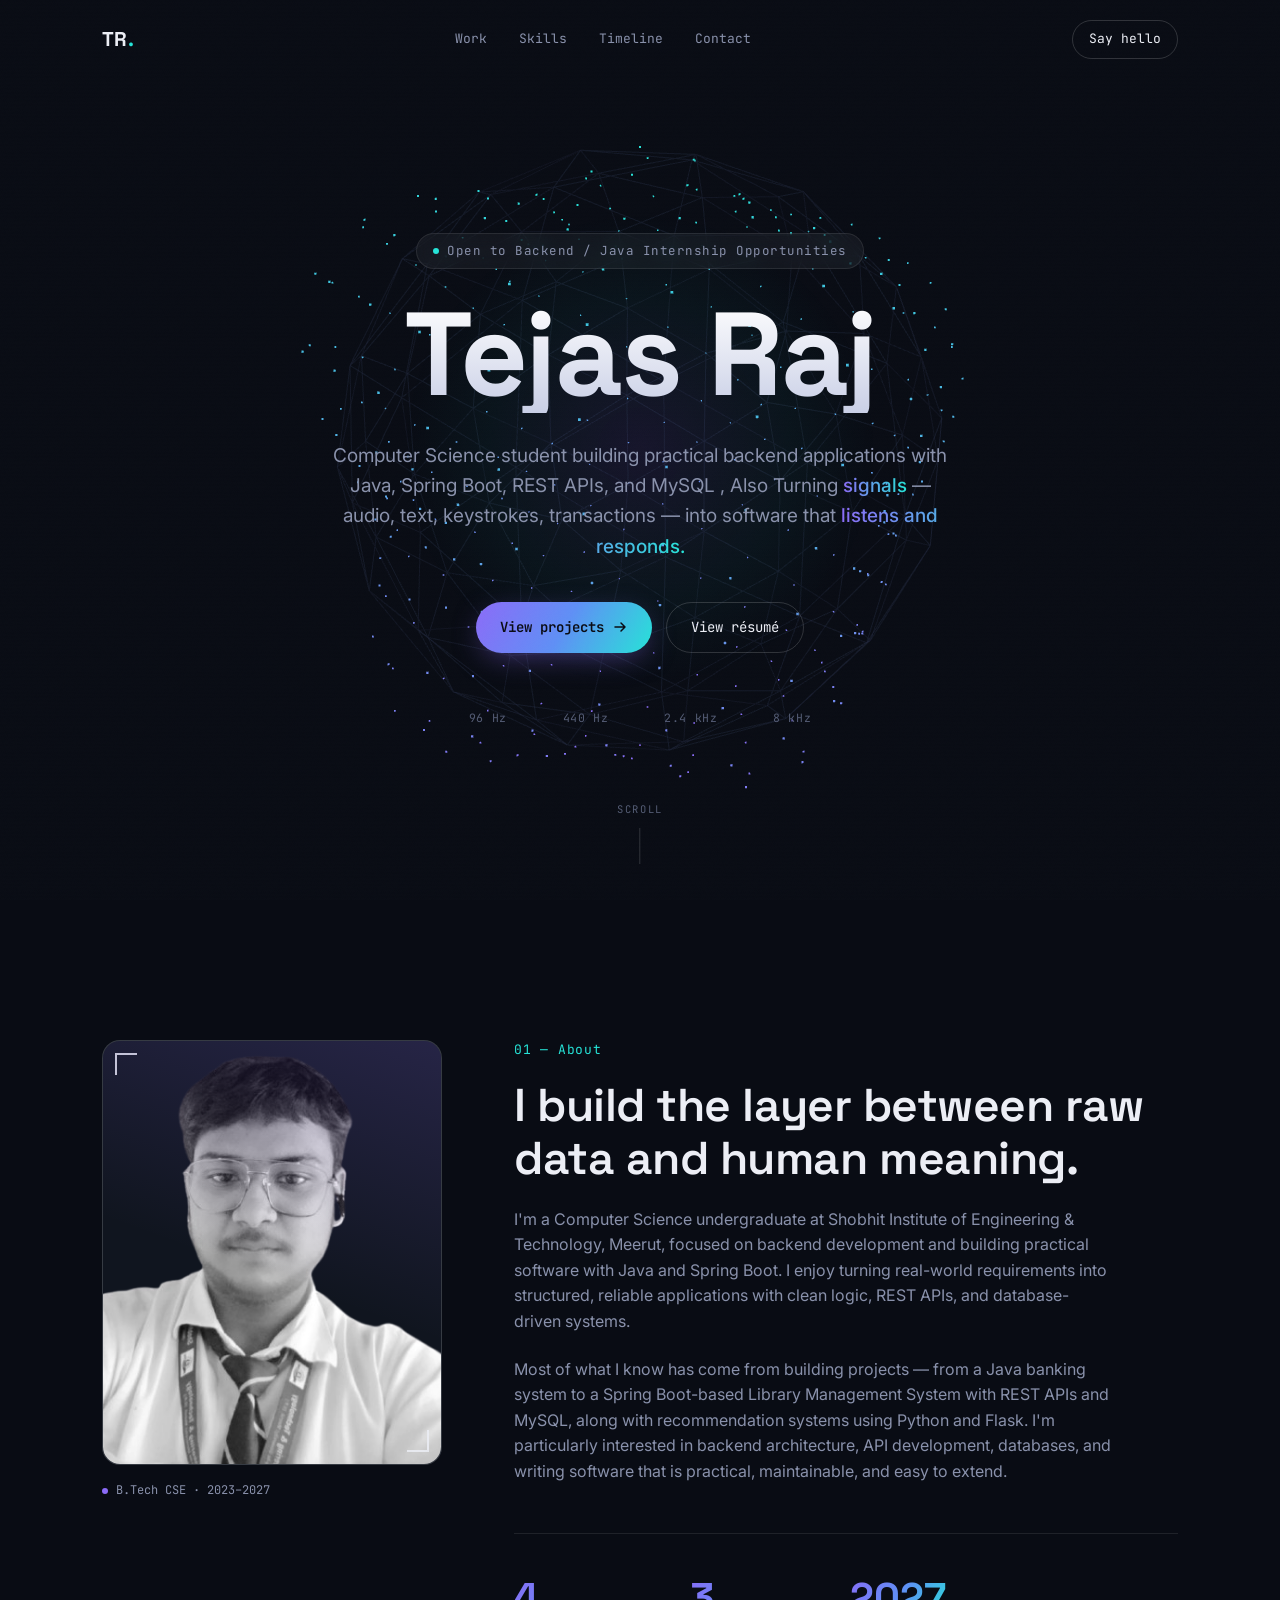
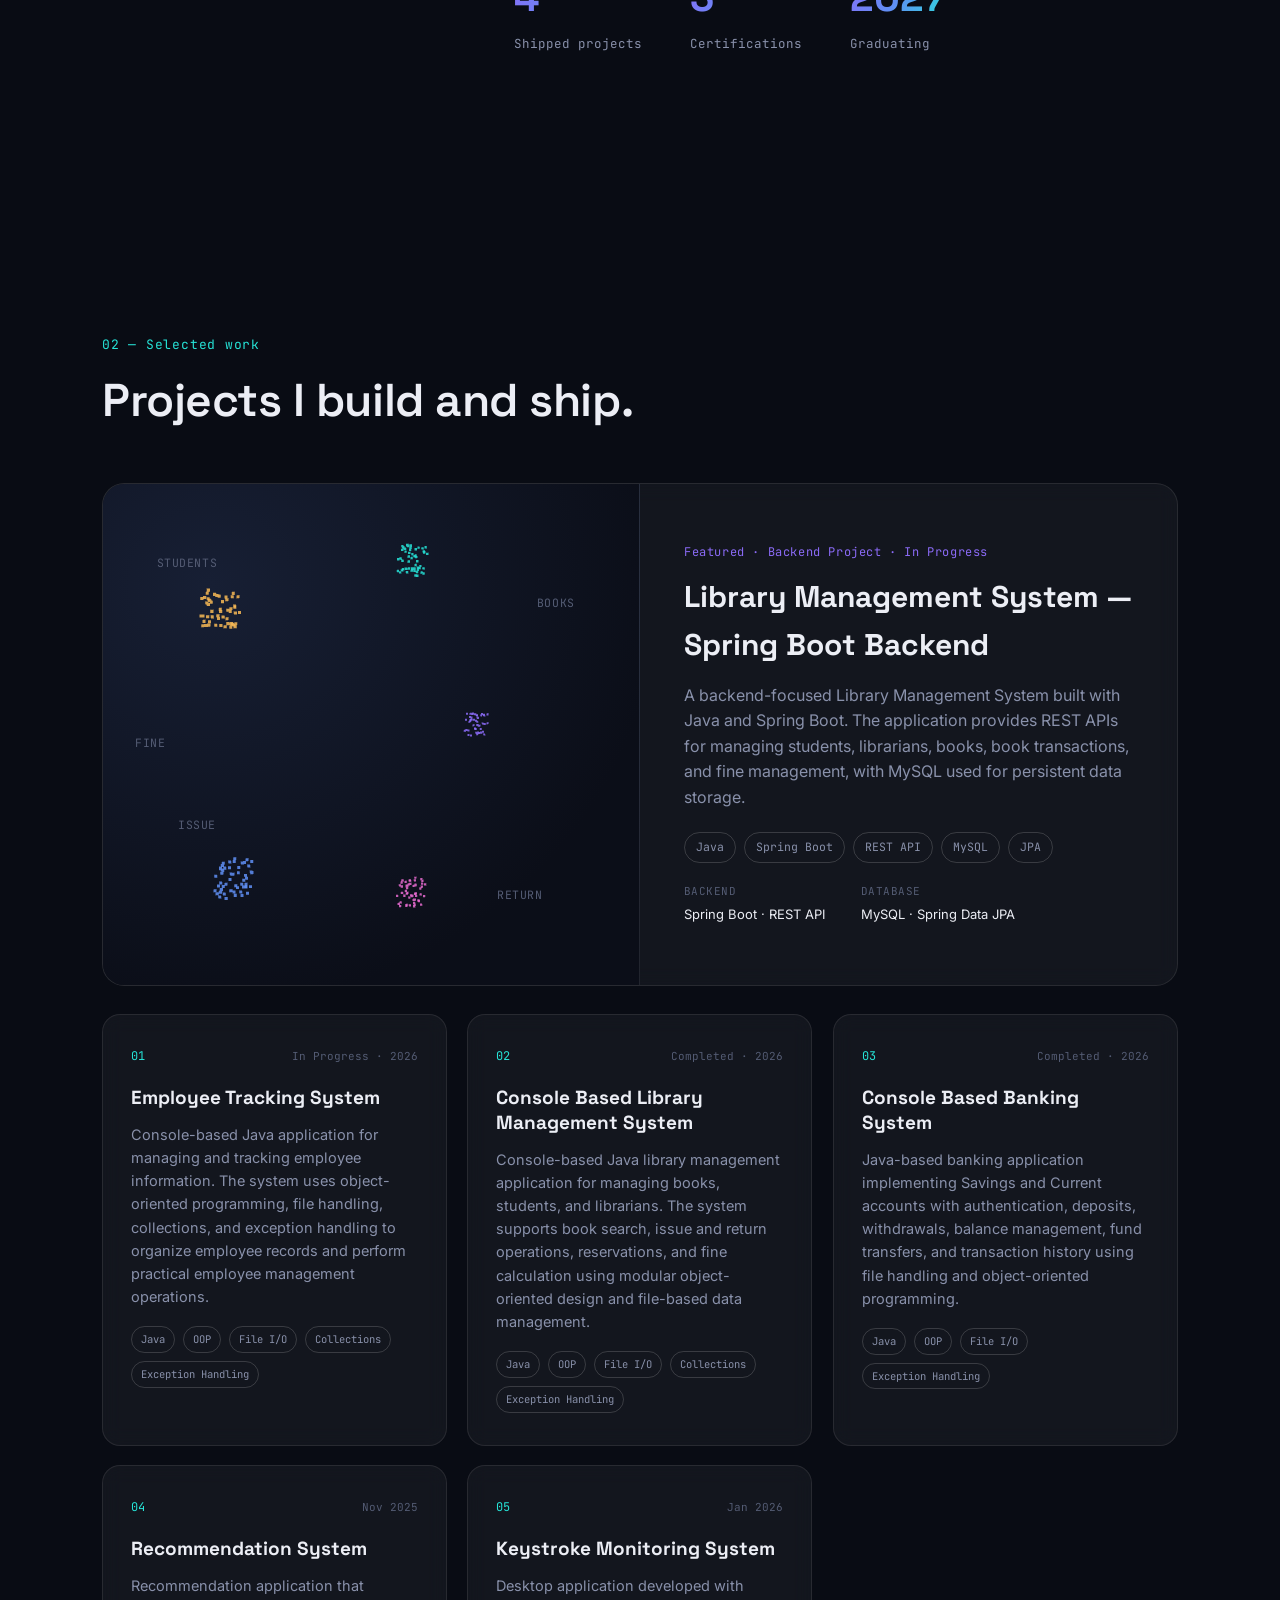
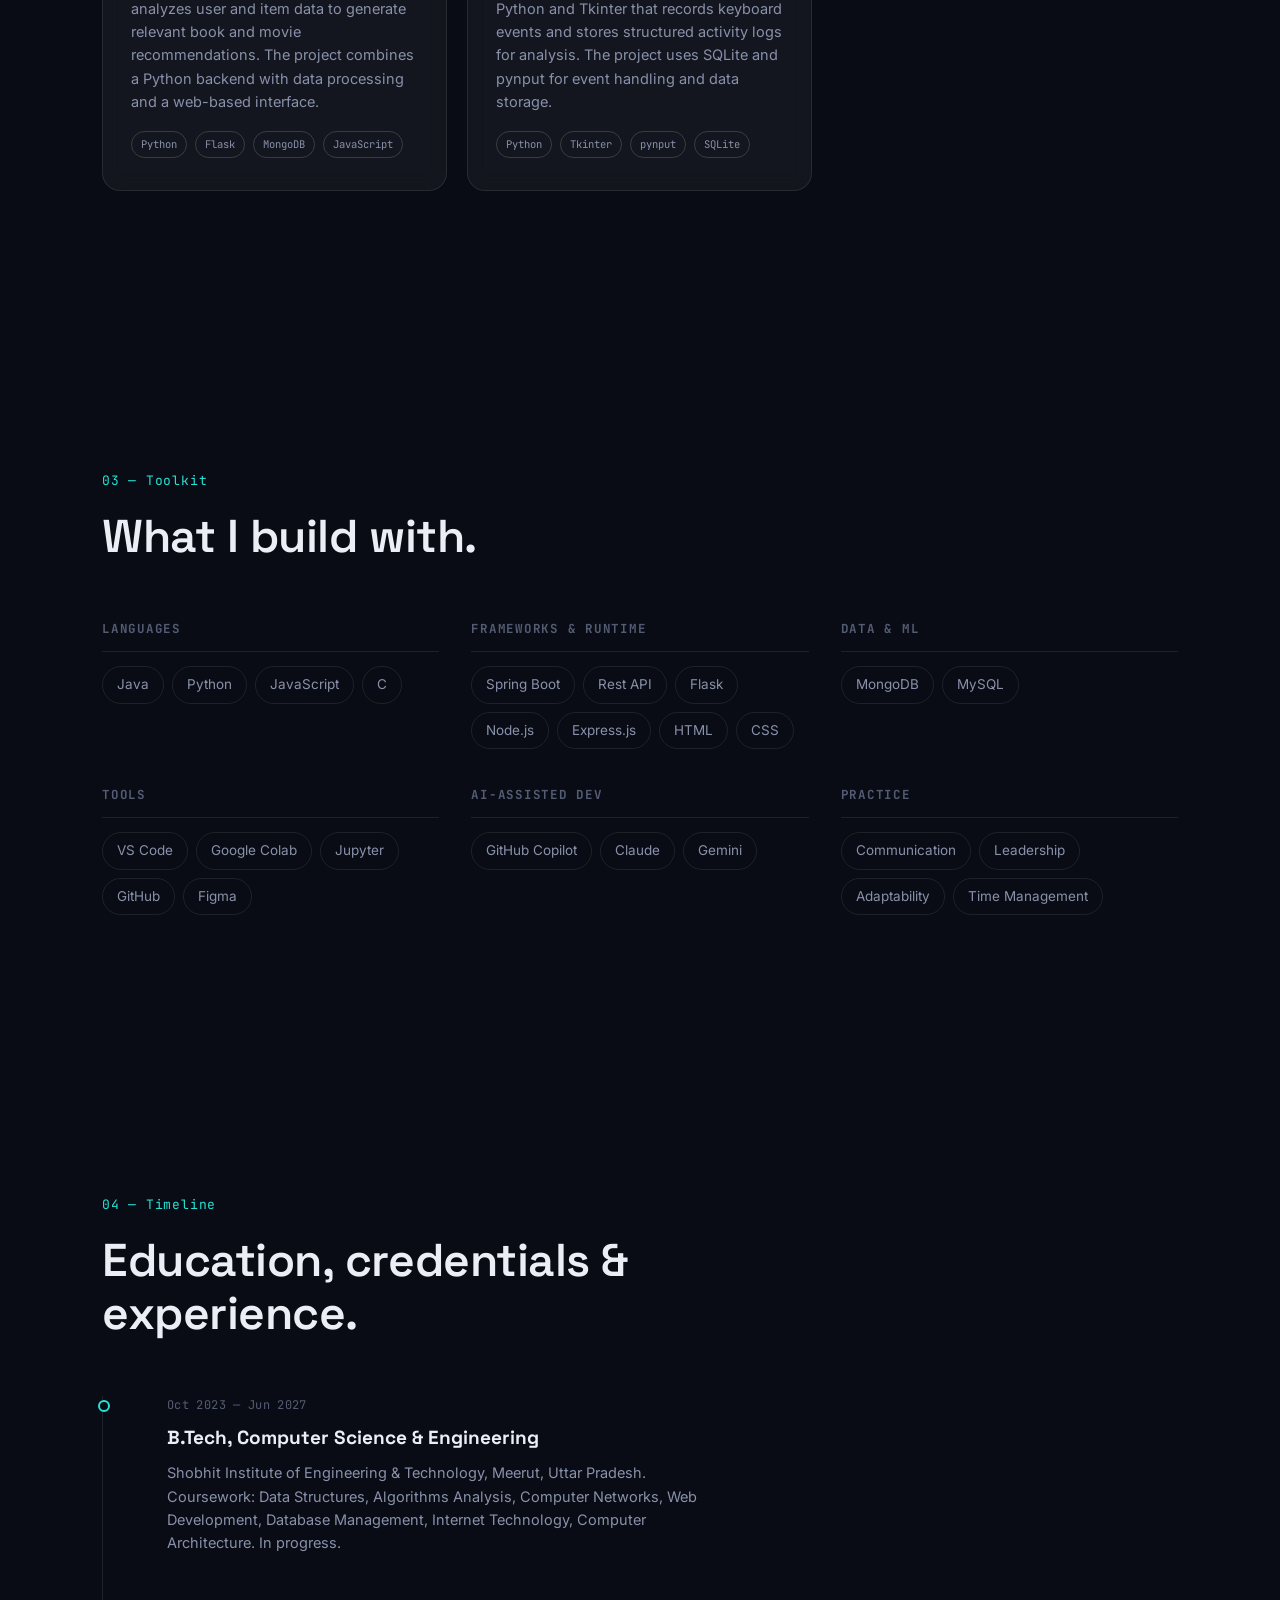
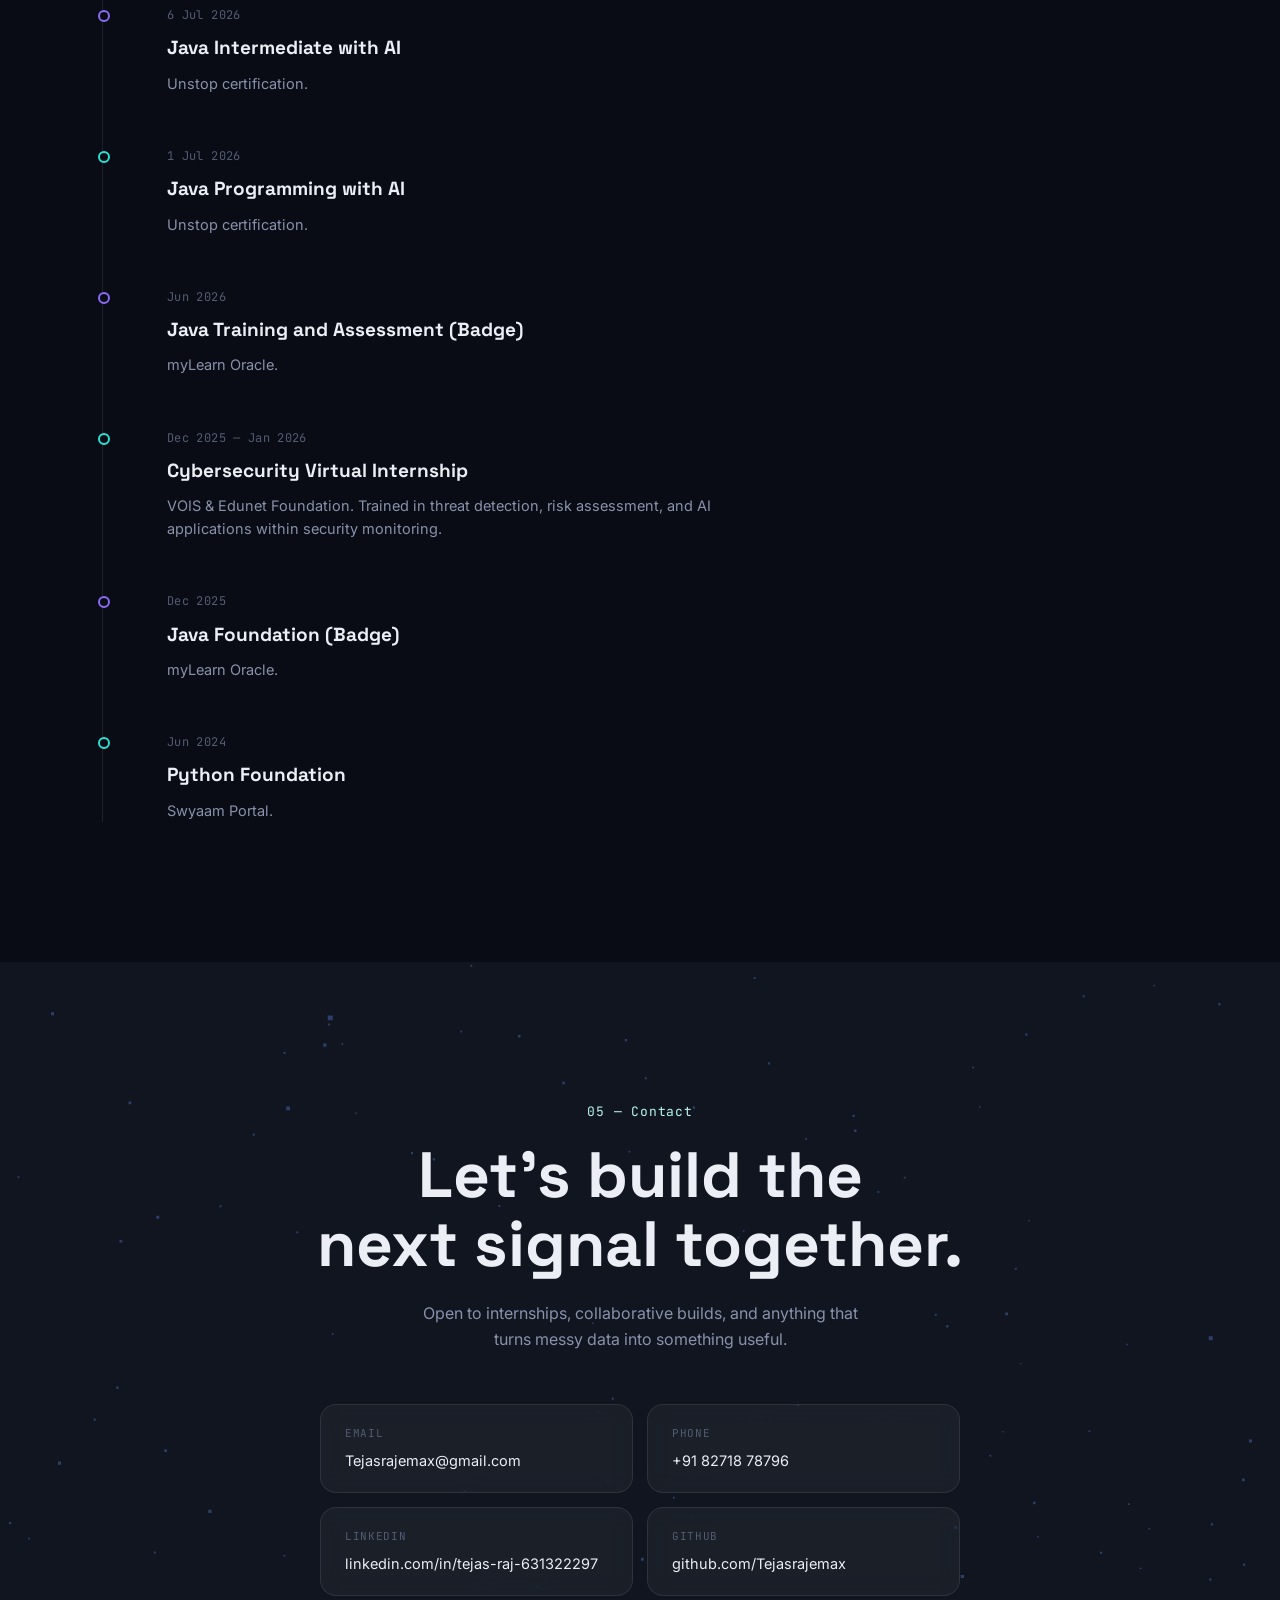
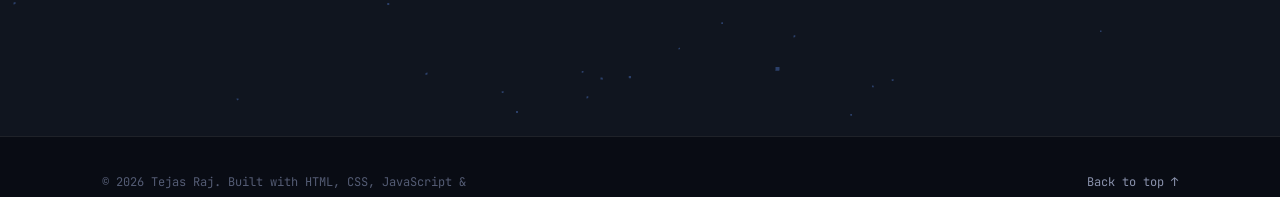
==== commit d6607281: "Update index.html" ====
--- a/index.html
+++ b/index.html
@@ -219,12 +219,43 @@
 
       </article>
 
-
-      <!-- ===== PROJECT 02 : BANKING SYSTEM ===== -->
+<!-- ===== PROJECT 02 : CONSOLE LIBRARY MANAGEMENT ===== -->
       <article class="work-card" data-tilt>
-
+      
         <div class="work-card-top">
           <span class="work-card-index">02</span>
+          <span class="work-card-date">Completed · 2026</span>
+        </div>
+      
+        <h3>
+          <a href="https://github.com/Tejasrajemax/Library-Management-System.git"
+             target="_blank"
+             rel="noopener noreferrer">
+            Console Based Library Management System
+          </a>
+        </h3>
+      
+        <p>
+          Console-based Java library management application for managing books,
+          students, and librarians. The system supports book search, issue and
+          return operations, reservations, and fine calculation using modular
+          object-oriented design and file-based data management.
+        </p>
+      
+        <ul class="work-stack">
+          <li>Java</li>
+          <li>OOP</li>
+          <li>File I/O</li>
+          <li>Collections</li>
+          <li>Exception Handling</li>
+        </ul>
+      
+      </article>
+      <!-- ===== PROJECT 03 : BANKING SYSTEM ===== -->
+      <article class="work-card" data-tilt>
+
+        <div class="work-card-top">
+          <span class="work-card-index">03</span>
           <span class="work-card-date">Completed · 2026</span>
         </div>
 
@@ -253,11 +284,11 @@
       </article>
 
 
-      <!-- ===== PROJECT 03 : RECOMMENDATION SYSTEM ===== -->
+      <!-- ===== PROJECT 04 : RECOMMENDATION SYSTEM ===== -->
       <article class="work-card" data-tilt>
 
         <div class="work-card-top">
-          <span class="work-card-index">03</span>
+          <span class="work-card-index">04</span>
           <span class="work-card-date">Nov 2025</span>
         </div>
 
@@ -286,11 +317,11 @@
       </article>
 
 
-      <!-- ===== PROJECT 04 : KEYSTROKE MONITORING ===== -->
+      <!-- ===== PROJECT 05 : KEYSTROKE MONITORING ===== -->
       <article class="work-card" data-tilt>
 
         <div class="work-card-top">
-          <span class="work-card-index">04</span>
+          <span class="work-card-index">05</span>
           <span class="work-card-date">Jan 2026</span>
         </div>
 
--- a/style.css
+++ b/style.css
@@ -654,3 +654,36 @@
 }
 .footer-top { color: var(--text-muted); transition: color 0.25s; }
 .footer-top:hover { color: var(--cyan); }
+
+/* =========================
+   PROJECT STATUS
+   ========================= */
+
+.project-status {
+  display: inline-flex;
+  align-items: center;
+  gap: 7px;
+  color: var(--text-faint);
+}
+
+.status-dot {
+  width: 7px;
+  height: 7px;
+  border-radius: 50%;
+  background: var(--cyan);
+  box-shadow: 0 0 8px rgba(38, 227, 215, 0.55);
+  animation: statusPulse 2s ease-in-out infinite;
+}
+
+@keyframes statusPulse {
+  0%, 100% {
+    opacity: 1;
+    transform: scale(1);
+  }
+
+  50% {
+    opacity: 0.45;
+    transform: scale(0.85);
+  }
+}
+
